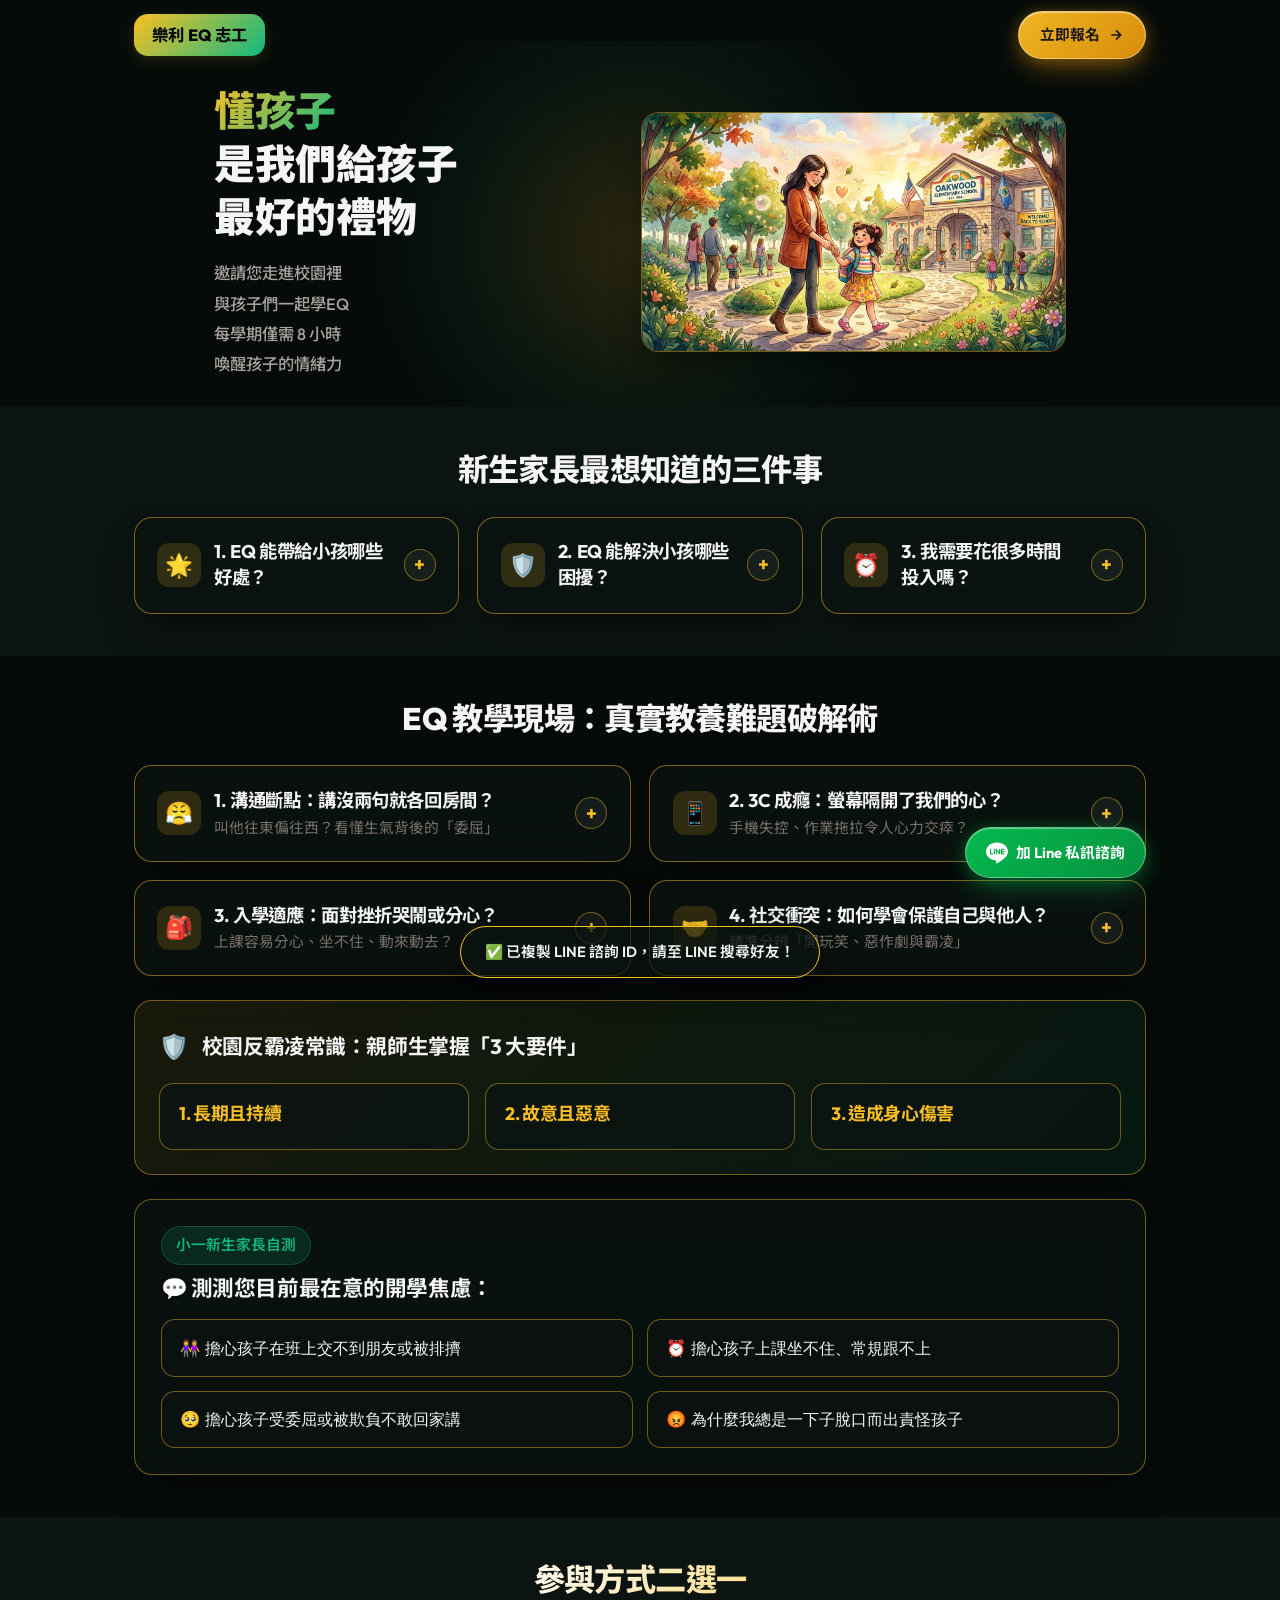
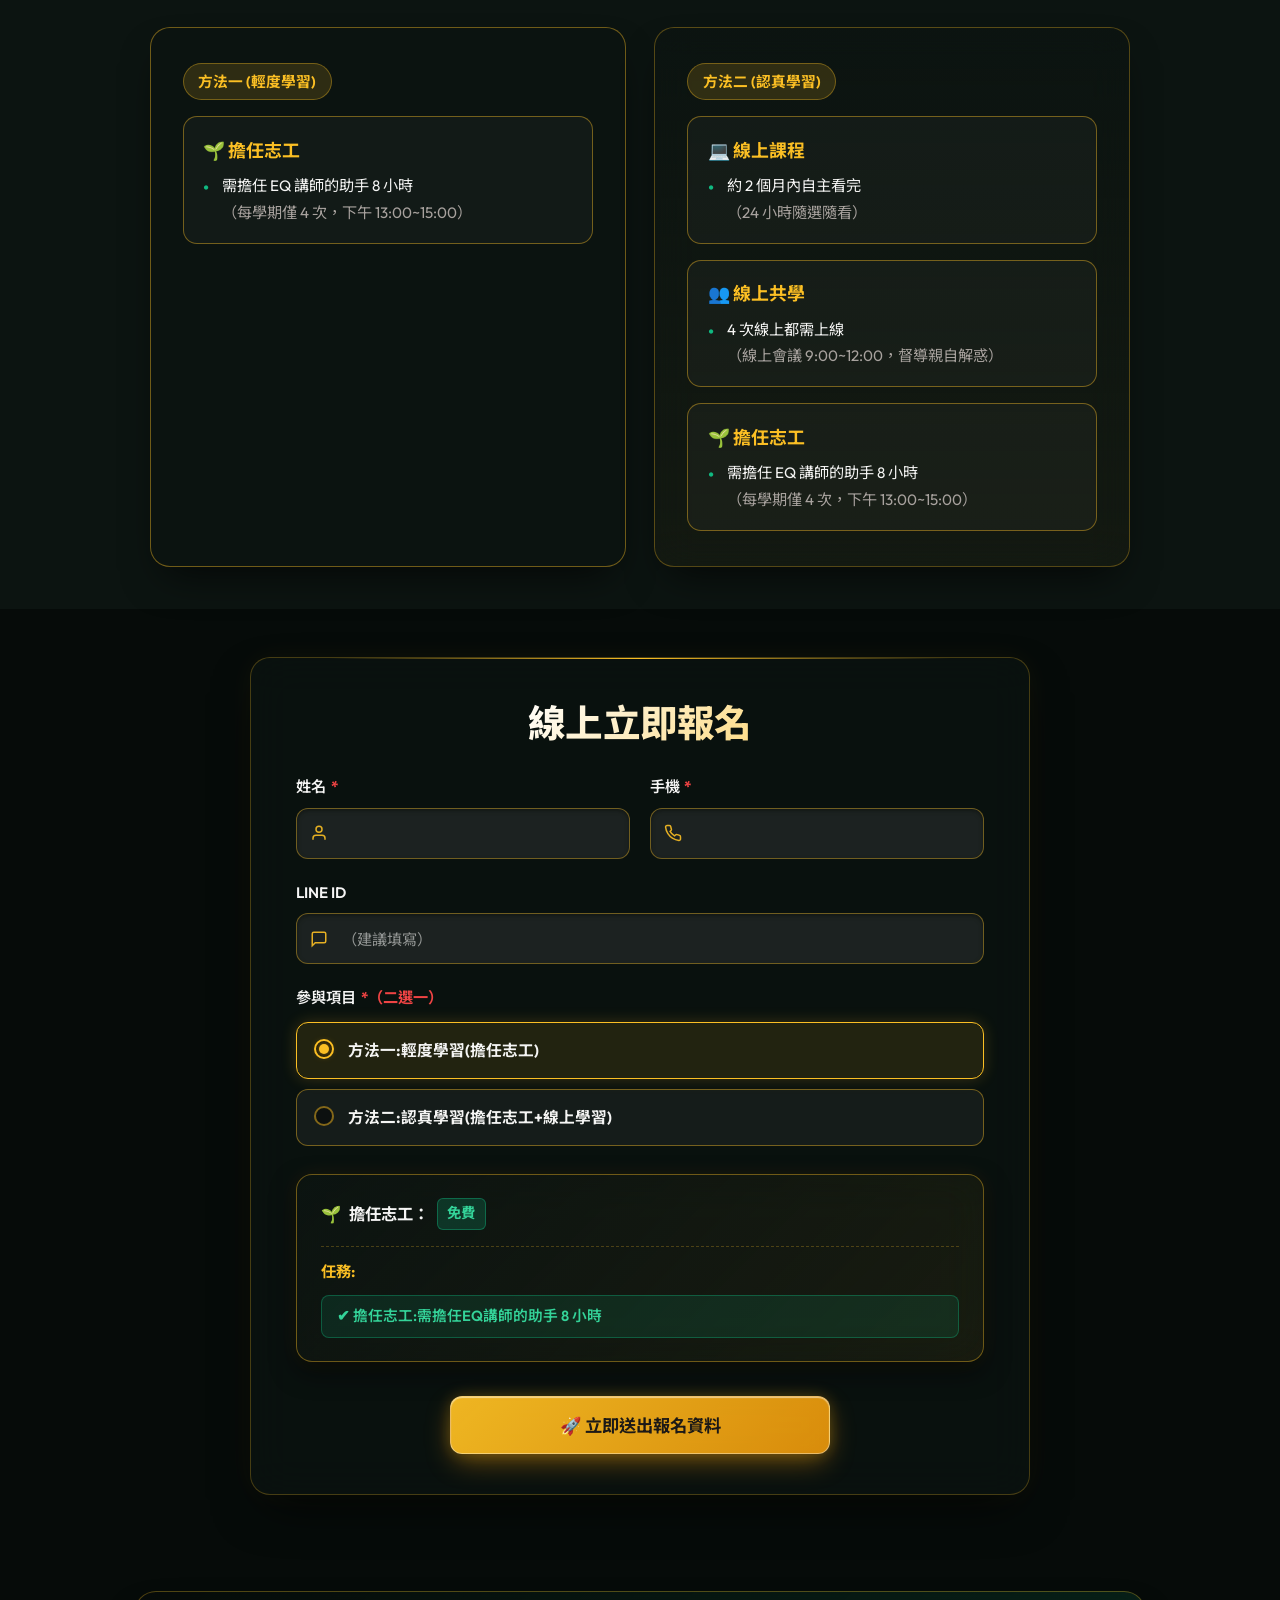
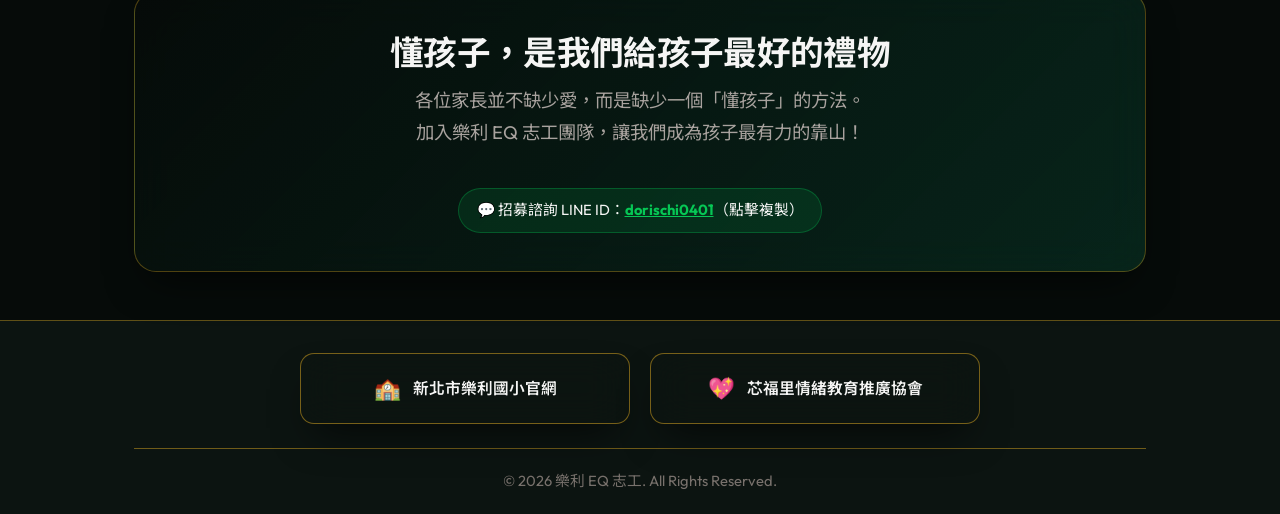
==== index.html @ 4a69bff7 "chore: update LINE ID placeholder to （建議填寫）" ====
<!DOCTYPE html>
<html lang="zh-Hant" data-theme="dark">
<head>
    <meta charset="UTF-8">
    <meta name="viewport" content="width=device-width, initial-scale=1.0, minimum-scale=1.0, maximum-scale=5.0, viewport-fit=cover">
    <meta name="HandheldFriendly" content="true">
    <meta name="MobileOptimized" content="375">
    <!-- HTTP Anti-Cache Headers -->
    <meta http-equiv="Cache-Control" content="no-cache, no-store, must-revalidate">
    <meta http-equiv="Pragma" content="no-cache">
    <meta http-equiv="Expires" content="0">

    <script>
        // 1. 確保從短網址跳轉或各類 In-App 瀏覽器載入時強制套用手機最佳 Viewport
        (function() {
            var vp = document.querySelector('meta[name="viewport"]');
            if (vp) {
                vp.setAttribute('content', 'width=device-width, initial-scale=1.0, minimum-scale=1.0, maximum-scale=5.0, viewport-fit=cover');
            }
        })();

        // 2. LINE 內嵌瀏覽器極速逃脫機制 (自動附加 openExternalBrowser=1 跳轉系統預設瀏覽器)
        (function() {
            try {
                var ua = (navigator.userAgent || '').toLowerCase();
                if (ua.indexOf('line') > -1 && window.location.search.indexOf('openExternalBrowser=1') === -1) {
                    var sep = window.location.href.indexOf('?') > -1 ? '&' : '?';
                    window.location.href = window.location.href + sep + 'openExternalBrowser=1';
                }
            } catch(e) {}
        })();
    </script>
    <title>樂利 EQ 志工官方網站｜懂孩子，是我們給孩子最好的禮物</title>
    <meta name="description" content="樂利 EQ 志工招募中：各位家長並不缺少愛，而是缺少一個「懂孩子」的方法。攜手芯福里情緒教育協會深耕 12 年，每學期僅需 8 小時，邀您為孩子走進一次校園！">
    <meta name="keywords" content="樂利EQ志工, 樂利國小EQ志工, 樂利國小, 芯福里, 芯福里情緒教育協會, 小一新生, 開學適應, EQ教育, 親子共學, 反霸凌, 懂孩子">

    <!-- Open Graph / LINE / Facebook Sharing Meta Tags -->
    <meta property="og:type" content="website">
    <meta property="og:url" content="https://eqweb0987183520.github.io/webData/">
    <meta property="og:title" content="樂利 EQ 志工官方網站｜懂孩子，是我們給孩子最好的禮物">
    <meta property="og:description" content="各位家長並不缺少愛，而是缺少一個「懂孩子」的方法。樂利 12 年 EQ 教育傳承，每學期僅需 8 小時，邀您走進校園與孩子一同成長！">
    <meta property="og:image" content="images/hero_eq_parent_child.jpg">

    <!-- Twitter Meta Tags -->
    <meta name="twitter:card" content="summary_large_image">
    <meta name="twitter:title" content="樂利 EQ 志工官方網站｜懂孩子，是我們給孩子最好的禮物">
    <meta name="twitter:description" content="各位家長並不缺少愛，而是缺少一個「懂孩子」的方法。樂利 12 年 EQ 教育傳承，每學期僅需 8 小時，邀您走進校園與孩子一同成長！">
    <meta name="twitter:image" content="images/hero_eq_parent_child.jpg">

    <!-- Google Structured Data (JSON-LD) -->
    <script type="application/ld+json">
    {
      "@context": "https://schema.org",
      "@type": "EducationalOrganization",
      "name": "樂利 EQ 志工",
      "parentOrganization": {
        "@type": "ElementarySchool",
        "name": "新北市土城區樂利國民小學"
      },
      "description": "樂利 EQ 志工致力於推廣情緒教育與親子共學，透過專業培訓與班級輔導，協助孩子建立健全心理素質與人際互動技巧。",
      "url": "https://eqweb0987183520.github.io/webData/"
    }
    </script>

    <meta name="color-scheme" content="dark">
    <meta name="theme-color" content="#060b09">
    <link rel="stylesheet" href="css/style.css?v=3.02">
</head>
<body>

    <!-- LINE 內嵌瀏覽器跳出導引彈窗 (防呆圖文教學) -->
    <div id="lineGuideModal" class="line-guide-modal hidden">
        <div class="line-guide-card">
            <div class="line-guide-icon">🌐</div>
            <div class="line-guide-title">建議在瀏覽器中開啟</div>
            <div class="line-guide-steps">
                為了提供最完整流暢的視覺體驗與表單送出：<br><br>
                <div class="step-item"><strong>1. 點擊右上角或右下角的</strong> <span class="highlight-badge">[ ⋮ ]</span> 或 <span class="highlight-badge">[ ⋯ ]</span></div>
                <div class="step-item"><strong>2. 點選</strong> <span class="highlight-text">「在預設瀏覽器中開啟」</span> 或 <span class="highlight-text">「以 Safari 開啟」</span></div>
            </div>
            <button id="btn-close-line-guide" class="btn-guide-close" onclick="document.getElementById('lineGuideModal').classList.add('hidden')">我知道了，繼續瀏覽</button>
        </div>
    </div>

    <!-- Header Navigation -->
    <header>
        <div class="container">
            <nav>
                <div class="logo" onclick="window.scrollTo({top:0, behavior:'smooth'})" title="樂利 EQ 志工 首頁">
                    <div class="logo-badge">樂利 EQ 志工</div>
                </div>

                <div class="nav-actions">
                    <a href="#signup" class="btn-primary">
                        <span>立即報名</span>
                        <svg width="16" height="16" viewBox="0 0 24 24" fill="none" stroke="currentColor" stroke-width="2.5"><path d="M5 12h14M12 5l7 7-7 7"/></svg>
                    </a>
                </div>
            </nav>
        </div>
    </header>

    <!-- Hero Section -->
    <section class="hero-section">
        <div class="hero-glow-bg"></div>
        <div class="container hero-container">
            <div class="hero-content reveal">
                <h1 class="hero-title">
                    <span class="gradient-text">懂孩子</span><br>
                    是我們給孩子<br>
                    最好的禮物
                </h1>
                <p class="hero-desc">
                    邀請您走進校園裡<br>
                    與孩子們一起學EQ<br>
                    每學期僅需 8 小時<br>
                    喚醒孩子的情緒力
                </p>
            </div>

            <div class="hero-image-wrapper reveal">
                <div class="hero-image-card">
                    <img src="images/hero_eq_parent_child.jpg?v=1.26" alt="樂利家長與小一新生漫步進入溫暖校園" loading="eager">
                </div>
            </div>
        </div>
    </section>

    <!-- 3 Pillars Section: 點選標題展開顯示內文 -->
    <section id="why-eq" class="section section-alt">
        <div class="container">
            <div class="section-header reveal">
                <h2>新生家長最想知道的三件事</h2>
            </div>

            <div class="pillars-grid">
                <!-- Pillar 1 -->
                <div class="pillar-card glass collapsible reveal">
                    <div class="pillar-header">
                        <div class="pillar-header-left">
                            <div class="pillar-icon-box">🌟</div>
                            <div>
                                <h3>1. EQ 能帶給小孩哪些好處？</h3>
                            </div>
                        </div>
                        <div class="pillar-toggle-btn">+</div>
                    </div>
                    <div class="pillar-body">
                        <p>
                            很多人以為 EQ 是教孩子「不要生氣」，其實 EQ 是教孩子「看懂自己的情緒，並找到正確的表達方式」。
                        </p>
                        <p style="margin-top: 0.6rem;">
                            當孩子被誤解時，表面是「生氣甩門」，底層其實是「委屈」。透過覺察，孩子能學會「理性的說明」取代洩恨，這一個小小的覺察將改變孩子一生！
                        </p>
                    </div>
                </div>

                <!-- Pillar 2 -->
                <div class="pillar-card glass collapsible reveal">
                    <div class="pillar-header">
                        <div class="pillar-header-left">
                            <div class="pillar-icon-box">🛡️</div>
                            <div>
                                <h3>2. EQ 能解決小孩哪些困擾？</h3>
                            </div>
                        </div>
                        <div class="pillar-toggle-btn">+</div>
                    </div>
                    <div class="pillar-body">
                        <p>
                            面對日常溝通斷點、手機 3C 依賴、拖拖拉拉、專注力不足，以及校園中「開玩笑、惡作劇與霸凌」的界線混淆。
                        </p>
                        <p style="margin-top: 0.6rem;">
                            EQ 課程運用孩子聽得懂的語言與戲劇活動，教孩子學會精準分辨人際分際，避免過度防衛或盲目隱忍，打造安全防護網！
                        </p>
                    </div>
                </div>

                <!-- Pillar 3 -->
                <div class="pillar-card glass collapsible reveal">
                    <div class="pillar-header">
                        <div class="pillar-header-left">
                            <div class="pillar-icon-box">⏰</div>
                            <div>
                                <h3>3. 我需要花很多時間投入嗎？</h3>
                            </div>
                        </div>
                        <div class="pillar-toggle-btn">+</div>
                    </div>
                    <div class="pillar-body">
                        <p>
                            完全不用擔心負擔過重！線上影音課程 24 小時隨點隨看（開放長達 2 個月，在家就能學）。
                        </p>
                        <p style="margin-top: 0.6rem;">
                            實體入班每學期僅需 4 次（每次約 2 小時，共計約 8 小時），就能輕鬆完成輔班任務，陪伴孩子在校園成長！
                        </p>
                    </div>
                </div>
            </div>
        </div>
    </section>

    <!-- Real-Life Scenarios: 點選卡片展開呈現方式 -->
    <section id="scenarios" class="section">
        <div class="container">
            <div class="section-header reveal">
                <h2>EQ 教學現場：真實教養難題破解術</h2>
            </div>

            <div class="scenarios-grid reveal">
                <!-- Scenario Card 1 -->
                <div class="scenario-card glass collapsible reveal">
                    <div class="scenario-header">
                        <div class="scenario-header-left">
                            <div class="scenario-icon-box">😤</div>
                            <div>
                                <h3>1. 溝通斷點：講沒兩句就各回房間？</h3>
                                <div class="scenario-teaser">叫他往東偏往西？看懂生氣背後的「委屈」</div>
                            </div>
                        </div>
                        <div class="scenario-toggle-btn">+</div>
                    </div>
                    <div class="scenario-body">
                        <p>當孩子因為誤解而被責備時，第一反應常是頂嘴、甩門或怒罵。很多家長會誤以為孩子在挑釁，其實背後是委屈與無助。</p>
                        <h4 style="color: var(--accent-secondary); font-size: 1rem; margin-top: 0.8rem;">💡 EQ 實戰引導心法：</h4>
                        <ul class="scenario-solution-list">
                            <li>不站在孩子對立面：先放下指責，給予彼此冷靜空間</li>
                            <li>幽默點出答案：「我看你其實知道標準答案喔～」</li>
                            <li>認同思考難度：「能講出反向答案代表你腦筋動得很快」</li>
                            <li>看懂底層情緒：表面是生氣，底層其實是「委屈」，引導孩子把委屈說出口</li>
                        </ul>
                    </div>
                </div>

                <!-- Scenario Card 2 -->
                <div class="scenario-card glass collapsible reveal">
                    <div class="scenario-header">
                        <div class="scenario-header-left">
                            <div class="scenario-icon-box">📱</div>
                            <div>
                                <h3>2. 3C 成癮：螢幕隔開了我們的心？</h3>
                                <div class="scenario-teaser">手機失控、作業拖拉令人心力交瘁？</div>
                            </div>
                        </div>
                        <div class="scenario-toggle-btn">+</div>
                    </div>
                    <div class="scenario-body">
                        <p>數位時代孩子面對高刺激螢幕，常因時間感模糊與自制力未成熟而引發家庭風暴。</p>
                        <h4 style="color: var(--accent-secondary); font-size: 1rem; margin-top: 0.8rem;">💡 EQ 實戰引導心法：</h4>
                        <ul class="scenario-solution-list">
                            <li>無痛倒數約定法：不突襲沒收，提前 5 分鐘、1 分鐘給予緩衝倒數</li>
                            <li>同理共感取代怒吼：「我知道遊戲很好玩，結束時會很不捨」</li>
                            <li>實體替代方案：用桌遊、戶外運動、親子共讀轉移注意力</li>
                            <li>全家共同約定：設立「無 3C 親子時光」，營造溫馨家庭氛圍</li>
                        </ul>
                    </div>
                </div>

                <!-- Scenario Card 3 -->
                <div class="scenario-card glass collapsible reveal">
                    <div class="scenario-header">
                        <div class="scenario-header-left">
                            <div class="scenario-icon-box">🎒</div>
                            <div>
                                <h3>3. 入學適應：面對挫折哭鬧或分心？</h3>
                                <div class="scenario-teaser">上課容易分心、坐不住、動來動去？</div>
                            </div>
                        </div>
                        <div class="scenario-toggle-btn">+</div>
                    </div>
                    <div class="scenario-body">
                        <p>低年級孩子大腦發育仍在進行中，傳統單向說教容易讓孩子失去耐心與專注力。</p>
                        <h4 style="color: var(--accent-secondary); font-size: 1rem; margin-top: 0.8rem;">💡 EQ 實戰引導心法：</h4>
                        <ul class="scenario-solution-list">
                            <li>調整心態：不是不認真，而是「需要更有趣的互動刺激」</li>
                            <li>動態互動教學：改為快問快答、角色扮演與趣味闖關挑戰</li>
                            <li>微小成就激勵：設立「看誰能撐到最後」，參與感瞬間提升</li>
                            <li>分段專注練習：從 10 分鐘小目標開始，逐步建立學習耐力</li>
                        </ul>
                    </div>
                </div>

                <!-- Scenario Card 4 -->
                <div class="scenario-card glass collapsible reveal">
                    <div class="scenario-header">
                        <div class="scenario-header-left">
                            <div class="scenario-icon-box">🤝</div>
                            <div>
                                <h3>4. 社交衝突：如何學會保護自己與他人？</h3>
                                <div class="scenario-teaser">精準分辨「開玩笑、惡作劇與霸凌」</div>
                            </div>
                        </div>
                        <div class="scenario-toggle-btn">+</div>
                    </div>
                    <div class="scenario-body">
                        <p>過度防衛會失去朋友，一味隱忍又容易陷入危險。唯有掌握清晰界線，孩子才能真正保護自己並尊重他人。</p>
                        <h4 style="color: var(--accent-secondary); font-size: 1rem; margin-top: 0.8rem;">💡 EQ 實戰引導心法：</h4>
                        <ul class="scenario-solution-list">
                            <li>掌握霸凌 3 大要件：1. 長期且持續 2. 故意且惡意 3. 造成身心傷害</li>
                            <li>透析 5 大校園角色：加害者、受害者、起鬨者、旁觀者、逃避者</li>
                            <li>情境演練學會說「不」：透過戲劇活動練習堅定表達人際界線</li>
                            <li>親師生共同掌握常識：擁有共同的情緒語言，杜絕校園霸凌</li>
                        </ul>
                    </div>
                </div>
            </div>

            <!-- Bullying 3 Keys Banner -->
            <div class="bullying-box glass reveal">
                <div style="display: flex; align-items: center; gap: 0.8rem; margin-bottom: 0.4rem;">
                    <span style="font-size: 1.5rem;">🛡️</span>
                    <h3 style="font-size: 1.3rem;">校園反霸凌常識：親師生掌握「3 大要件」</h3>
                </div>

                <div class="bullying-grid">
                    <div class="bullying-item">
                        <h4>1. 長期且持續</h4>
                    </div>
                    <div class="bullying-item">
                        <h4>2. 故意且惡意</h4>
                    </div>
                    <div class="bullying-item">
                        <h4>3. 造成身心傷害</h4>
                    </div>
                </div>
            </div>

            <!-- Interactive Anxiety Quick Diagnostic -->
            <div class="quiz-box glass reveal">
                <div class="badge badge-green">小一新生家長自測</div>
                <h3 style="font-size: 1.35rem; margin: 0.6rem 0;">💬 測測您目前最在意的開學焦慮：</h3>

                <div class="quiz-options">
                    <button class="quiz-option-btn" data-advice="<strong>💌 給擔心新朋友的家長：</strong><br>低年級孩子通常在 2~3 週內會建立社交圈。EQ 課程會教孩子主動打招呼與分享小技巧，睡前不妨問孩子「今天有跟誰笑一個嗎」，以讚美代替焦慮。">
                        👭 擔心孩子在班上交不到朋友或被排擠
                    </button>
                    <button class="quiz-option-btn" data-advice="<strong>💌 給擔心常規適應的家長：</strong><br>剛從小學過渡，專注力 15 分鐘是正常的。EQ 志工在班上會帶動互動遊戲，把守規矩變成闖關任務，回家也能用遊戲化方式完成作業。">
                        ⏰ 擔心孩子上課坐不住、常規跟不上
                    </button>
                    <button class="quiz-option-btn" data-advice="<strong>💌 給擔心受委屈不敢說的家長：</strong><br>孩子被欺負不敢說，常因害怕被責備軟弱。EQ 教學讓孩子認識「委屈不是錯」，同時教導父母成為不批判的傾聽樹洞。">
                        🥺 擔心孩子受委屈或被欺負不敢回家講
                    </button>
                    <button class="quiz-option-btn" data-advice="<strong>💌 給心力交瘁的家長：</strong><br>您辛苦了！不是您教不好，而是大腦情緒開關被觸發。加入 EQ 志工組能學到「暫停 6 秒鐘」與「我訊息溝通法」，找回溫柔堅定的自己。">
                        😡 為什麼我總是一下子脫口而出責怪孩子
                    </button>
                </div>

                <div id="quiz-result" class="quiz-result">
                    <div id="quiz-result-text"></div>
                </div>
            </div>
        </div>
    </section>

    <!-- Training Roadmap Section (參與方式二選一) -->
    <section id="roadmap" class="section section-alt">
        <div class="container">
            <div class="section-header reveal">
                <h2 class="roadmap-main-title">參與方式二選一</h2>
            </div>

            <div class="dual-path-grid reveal">
                <!-- Path 1 -->
                <div class="path-card glass">
                    <div class="path-badge">方法一 (輕度學習)</div>
                    <div class="path-body sub-path-wrapper">
                        <div class="sub-path-block">
                            <div class="sub-path-title">🌱 擔任志工</div>
                            <ul class="sub-path-list">
                                <li>
                                    需擔任 EQ 講師的助手 8 小時<br>
                                    <span class="sub-line">（每學期僅 4 次，下午 13:00~15:00）</span>
                                </li>
                            </ul>
                        </div>
                    </div>
                </div>

                <!-- Path 2 -->
                <div class="path-card glass path-card-highlight">
                    <div class="path-badge">方法二 (認真學習)</div>
                    <div class="path-body sub-path-wrapper">
                        <!-- Sub Path 1 -->
                        <div class="sub-path-block">
                            <div class="sub-path-title">💻 線上課程</div>
                            <ul class="sub-path-list">
                                <li>
                                    約 2 個月內自主看完<br>
                                    <span class="sub-line">（24 小時隨選隨看）</span>
                                </li>
                            </ul>
                        </div>
                        <!-- Sub Path 2 -->
                        <div class="sub-path-block">
                            <div class="sub-path-title">👥 線上共學</div>
                            <ul class="sub-path-list">
                                <li>
                                    4 次線上都需上線<br>
                                    <span class="sub-line">（線上會議 9:00~12:00，督導親自解惑）</span>
                                </li>
                            </ul>
                        </div>
                        <!-- Sub Path 3 -->
                        <div class="sub-path-block">
                            <div class="sub-path-title">🌱 擔任志工</div>
                            <ul class="sub-path-list">
                                <li>
                                    需擔任 EQ 講師的助手 8 小時<br>
                                    <span class="sub-line">（每學期僅 4 次，下午 13:00~15:00）</span>
                                </li>
                            </ul>
                        </div>
                    </div>
                </div>
            </div>
        </div>
    </section>

    <!-- Native Registration Form Section -->
    <section class="signup-section" id="signup">
        <div class="container">
            <div class="signup-card glass reveal">
                <div class="signup-header" id="signup-header">
                    <h2 class="signup-badge-title">線上立即報名</h2>
                </div>

                <!-- Registration Form -->
                <form id="eq-registration-form" class="signup-form" novalidate>
                    <div class="form-grid">
                        <div class="form-group">
                            <label for="form-name" class="form-label">
                                姓名 <span class="required-star">*</span>
                            </label>
                            <div class="input-wrapper">
                                <svg class="input-icon" width="18" height="18" viewBox="0 0 24 24" fill="none" stroke="currentColor" stroke-width="2"><path d="M20 21v-2a4 4 0 0 0-4-4H8a4 4 0 0 0-4 4v2"/><circle cx="12" cy="7" r="4"/></svg>
                                <input type="text" id="form-name" name="entry.602205738" class="form-input" required autocomplete="name">
                            </div>
                            <span class="field-error" id="error-name">請填寫您的姓名</span>
                        </div>

                        <div class="form-group">
                            <label for="form-phone" class="form-label">
                                手機 <span class="required-star">*</span>
                            </label>
                            <div class="input-wrapper">
                                <svg class="input-icon" width="18" height="18" viewBox="0 0 24 24" fill="none" stroke="currentColor" stroke-width="2"><path d="M22 16.92v3a2 2 0 0 1-2.18 2 19.79 19.79 0 0 1-8.63-3.07 19.5 19.5 0 0 1-6-6 19.79 19.79 0 0 1-3.07-8.67A2 2 0 0 1 4.11 2h3a2 2 0 0 1 2 1.72 12.84 12.84 0 0 0 .7 2.81 2 2 0 0 1-.45 2.11L8.09 9.91a16 16 0 0 0 6 6l1.27-1.27a2 2 0 0 1 2.11-.45 12.84 12.84 0 0 0 2.81.7A2 2 0 0 1 22 16.92z"/></svg>
                                <input type="tel" id="form-phone" name="entry.1903577013" class="form-input" required autocomplete="tel">
                            </div>
                            <span class="field-error" id="error-phone">請填寫有效的手機號碼</span>
                        </div>
                    </div>

                    <div class="form-group">
                        <label for="form-line" class="form-label">
                            LINE ID
                        </label>
                        <div class="input-wrapper">
                            <svg class="input-icon" width="18" height="18" viewBox="0 0 24 24" fill="none" stroke="currentColor" stroke-width="2"><path d="M21 15a2 2 0 0 1-2 2H7l-4 4V5a2 2 0 0 1 2-2h14a2 2 0 0 1 2 2z"/></svg>
                            <input type="text" id="form-line" name="entry.1179144741" class="form-input" placeholder="（建議填寫）">
                        </div>
                    </div>

                    <div class="form-group">
                        <label class="form-label">
                            參與項目 <span class="required-star">*（二選一）</span>
                        </label>
                        <div class="checkbox-group radio-group">
                            <label class="checkbox-item radio-item" for="plan-volunteer-only">
                                <input type="radio" name="participation_plan" id="plan-volunteer-only" value="volunteer_only" checked>
                                <span class="radio-custom"></span>
                                <span class="checkbox-label">
                                    <strong>方法一:輕度學習(擔任志工)</strong>
                                </span>
                            </label>

                            <label class="checkbox-item radio-item checkbox-item-course" for="plan-course-volunteer">
                                <input type="radio" name="participation_plan" id="plan-course-volunteer" value="course_and_volunteer">
                                <span class="radio-custom"></span>
                                <span class="checkbox-label">
                                    <strong>方法二:認真學習(擔任志工+線上學習)</strong>
                                </span>
                            </label>
                        </div>
                    </div>

                    <!-- Volunteer Info Card (Shown when "方法一" is checked) -->
                    <div id="volunteer-only-info" class="compact-guarantee-box glass">
                        <div class="compact-g-header">
                            <div class="compact-fee-highlight">
                                <div class="fee-row-item">🌱 <strong>擔任志工：</strong><span class="free-badge">免費</span></div>
                            </div>
                        </div>
                        <div class="compact-req-wrapper">
                            <div class="compact-req-title">任務:</div>
                            <div class="compact-req-badges">
                                <span class="req-badge">✔ 擔任志工:需擔任EQ講師的助手 8 小時</span>
                            </div>
                        </div>
                    </div>

                    <!-- Compact Guarantee Card (Only shown when "方法二" is checked) -->
                    <div id="online-course-guarantee-info" class="compact-guarantee-box glass" style="display: none;">
                        <div class="compact-g-header">
                            <div class="compact-fee-highlight">
                                <div class="fee-row-item">🌱 <strong>擔任志工：</strong><span class="free-badge">免費</span></div>
                                <div class="fee-row-item">💻 <strong>線上學習：</strong><span class="cost-badge">需支付 500 元工本費</span></div>
                            </div>
                            <p class="compact-fee-subnote">線上課程與費用，皆由芯福里情緒教育協會提供與收取</p>
                        </div>
                        <div class="compact-price-flow">
                            <div class="c-flow-item">
                                <span class="c-flow-title">報名費用</span>
                                <span class="c-flow-val">2,000<small>元</small></span>
                            </div>
                            <div class="c-flow-arrow">➔</div>
                            <div class="c-flow-item highlight">
                                <span class="c-flow-title">完成任務退還</span>
                                <span class="c-flow-val refund">1,500<small>元</small></span>
                            </div>
                            <div class="c-flow-arrow">=</div>
                            <div class="c-flow-item net">
                                <span class="c-flow-title">實質僅支出工本費</span>
                                <span class="c-flow-val net-val">500<small>元</small></span>
                            </div>
                        </div>
                        <div class="compact-req-wrapper">
                            <div class="compact-req-title">任務:</div>
                            <div class="compact-req-badges">
                                <span class="req-badge">✔ 線上課程:約2 個月內自主看完</span>
                                <span class="req-badge">✔ 線上共學: 4 次線上都需上線</span>
                                <span class="req-badge">✔ 擔任志工:需擔任EQ講師的助手 8 小時</span>
                            </div>
                            <div class="compact-req-note">(以上三任務皆需完成，才達退費標準)</div>
                        </div>
                    </div>

                    <div class="form-action">
                        <button type="submit" id="submit-btn" class="btn-submit">
                            <span class="btn-text">🚀 立即送出報名資料</span>
                            <span class="btn-loading" style="display: none;">
                                <span class="spinner-ring"></span>
                                正在傳送報名資料...
                            </span>
                        </button>
                    </div>
                </form>

                <!-- Submission Success State (Hidden by default) -->
                <div id="form-success" class="form-success-card" style="display: none;">
                    <div class="success-icon-wrap">
                        <svg width="48" height="48" viewBox="0 0 24 24" fill="none" stroke="currentColor" stroke-width="2.5"><path d="M22 11.08V12a10 10 0 1 1-5.93-9.14"/><polyline points="22 4 12 14.01 9 11.01"/></svg>
                    </div>
                    <h3 class="success-title">🎉 報名登記已成功送出！</h3>
                    <p class="success-desc">
                        感謝您為孩子邁出關鍵的一步！<br>
                        我們會盡快跟您聯繫。
                    </p>
                </div>
            </div>
        </div>
    </section>

    <!-- Final Call to Action (CTA) Section -->
    <section class="cta-section">
        <div class="container">
            <div class="cta-box glass reveal">
                <h2>懂孩子，是我們給孩子最好的禮物</h2>
                <p>
                    各位家長並不缺少愛，而是缺少一個「懂孩子」的方法。<br class="desktop-br">
                    加入樂利 EQ 志工團隊，讓我們成為孩子最有力的靠山！
                </p>
                <div>
                    <div class="line-contact-card" onclick="copyLineInvite()">
                        <span>💬 招募諮詢 LINE ID：<strong id="line-id-text">dorischi0401</strong>（點擊複製）</span>
                    </div>
                </div>
            </div>
        </div>
    </section>

    <!-- Floating LINE Button -->
    <a href="javascript:void(0)" onclick="copyLineInvite()" class="floating-line-btn" aria-label="加 Line 私訊諮詢">
        <svg width="22" height="22" viewBox="0 0 24 24" fill="currentColor"><path d="M19.365 9.863c.349 0 .63.285.63.631 0 .345-.281.63-.63.63H17.61v1.125h1.755c.349 0 .63.283.63.63 0 .344-.281.629-.63.629h-2.386c-.345 0-.627-.285-.627-.629V8.108c0-.345.282-.63.63-.63h2.386c.346 0 .627.285.627.63 0 .349-.281.63-.63.63H17.61v1.125h1.755zm-3.855 3.016c0 .27-.174.51-.432.596-.064.021-.133.031-.199.031-.211 0-.391-.09-.51-.25l-2.443-3.317v2.94c0 .344-.279.629-.631.629-.346 0-.626-.285-.626-.629V8.108c0-.27.173-.51.43-.595.06-.023.136-.033.194-.033.195 0 .375.084.495.238l2.476 3.355V8.108c0-.345.282-.63.63-.63.345 0 .626.285.626.63v4.771zm-5.741 0c0 .344-.282.629-.631.629-.345 0-.627-.285-.627-.629V8.108c0-.345.282-.63.63-.63.346 0 .628.285.628.63v4.771zm-2.466.629H4.917c-.345 0-.63-.285-.63-.629V8.108c0-.345.285-.63.63-.63.348 0 .63.285.63.63v4.141h1.756c.348 0 .629.283.629.63 0 .344-.282.629-.629.629M24 10.314C24 4.943 18.615.572 12 .572S0 4.943 0 10.314c0 4.811 4.27 8.842 10.035 9.608.391.082.923.258 1.058.59.12.301.079.766.038 1.08l-.164 1.02c-.045.301-.24 1.186 1.049.645 1.291-.539 6.916-4.078 9.436-6.975C23.176 14.393 24 12.458 24 10.314"/></svg>
        <span>加 Line 私訊諮詢</span>
    </a>

    <!-- Copy Toast Notification -->
    <div id="toast" class="toast">✅ 已複製 LINE 諮詢 ID，請至 LINE 搜尋好友！</div>

    <!-- Footer -->
    <footer>
        <div class="container">
            <div class="footer-orgs-grid">
                <a href="https://www.llps.ntpc.edu.tw/" target="_blank" rel="noopener" class="footer-org-card glass">
                    <span class="footer-org-icon">🏫</span>
                    <span class="footer-org-name">新北市樂利國小官網</span>
                </a>
                <a href="https://www.happinessvillage.org/" target="_blank" rel="noopener" class="footer-org-card glass">
                    <span class="footer-org-icon">💖</span>
                    <span class="footer-org-name">芯福里情緒教育推廣協會</span>
                </a>
            </div>

            <div class="footer-bottom">
                <p>&copy; 2026 樂利 EQ 志工. All Rights Reserved.</p>
            </div>
        </div>
    </footer>

    <script src="js/main.js?v=3.02"></script>
</body>
</html>
---- css/style.css ----
@import url('https://fonts.googleapis.com/css2?family=Outfit:wght@300;400;500;600;700;800;900&family=Noto+Sans+TC:wght@300;400;500;700;900&display=swap');

:root {
    /* Design Tokens - Warm Dark Forest Theme (Default) */
    --bg-primary: #060b09; /* Deep Warm Charcoal Green */
    --bg-secondary: #0c1411; /* Forest Dark Green */
    --accent-primary: #fbbf24; /* Warm Gold (Amber 400) */
    --accent-primary-glow: rgba(251, 191, 36, 0.15);
    --accent-secondary: #10b981; /* Emerald Green */
    --accent-secondary-glow: rgba(16, 185, 129, 0.15);
    --text-primary: #f5f5f4; /* Stone 100 */
    --text-secondary: #a8a29e; /* Stone 400 */
    --text-muted: #78716c; /* Stone 500 */
    --card-bg: rgba(12, 20, 17, 0.72);
    --card-border: rgba(251, 191, 36, 0.42); /* 明確清晰的微金橘黃線框 */
    --drawer-bg: rgba(6, 11, 9, 0.96);
    --nav-bg: rgba(6, 11, 9, 0.85);
    --shadow-main: 0 20px 40px -15px rgba(0, 0, 0, 0.7);
    --transition-smooth: all 0.35s cubic-bezier(0.16, 1, 0.3, 1);
    --font-sans: 'Outfit', 'Noto Sans TC', sans-serif;
    --line-green: #06c755;

    /* UI/UX 統一字級階層規範 (清晰、舒適、不傷眼，嚴格收斂至 3 大字級) */
    --text-lead: 1.15rem;      /* 18.4px - 核心引言 / 強調段落 / Hero Slogan */
    --text-body: 1.02rem;      /* 16.3px - 全站主要閱讀正文 (卡片內文/說明/清單/選項) */
    --text-sub: 0.92rem;       /* 14.7px - 次要輔助資訊 / 標籤 / 導覽 / 按鈕 (無過小字) */
}

/* Global Reset & Typography Safety */
* {
    margin: 0;
    padding: 0;
    box-sizing: border-box;
}

html {
    scroll-behavior: smooth;
    font-size: 16px;
}

body {
    background-color: var(--bg-primary);
    color: var(--text-primary);
    font-family: var(--font-sans);
    font-size: var(--text-body);
    line-height: 1.75;
    overflow-x: hidden;
    transition: background-color 0.4s ease, color 0.4s ease;
    word-break: normal;
    overflow-wrap: break-word;
}

/* Responsive Desktop Line Breaks */
.desktop-br {
    display: inline;
}

@media (max-width: 768px) {
    .desktop-br {
        display: none;
    }
}

/* Scrollbar Customization */
::-webkit-scrollbar {
    width: 8px;
}
::-webkit-scrollbar-track {
    background: var(--bg-primary);
}
::-webkit-scrollbar-thumb {
    background: var(--card-border);
    border-radius: 4px;
}
::-webkit-scrollbar-thumb:hover {
    background: var(--text-muted);
}

/* Typography & Headings */
h1, h2, h3, h4 {
    font-weight: 700;
    letter-spacing: -0.02em;
    line-height: 1.35;
    word-break: normal;
    overflow-wrap: break-word;
}

.gradient-text {
    background: linear-gradient(135deg, var(--accent-primary) 0%, var(--accent-secondary) 100%);
    -webkit-background-clip: text;
    -webkit-text-fill-color: transparent;
    background-clip: text;
}

.gradient-text-warm {
    background: linear-gradient(135deg, #f59e0b 0%, #fbbf24 100%);
    -webkit-background-clip: text;
    -webkit-text-fill-color: transparent;
    background-clip: text;
}

/* Utility Layouts */
.container {
    max-width: 1060px;
    margin: 0 auto;
    padding: 0 1.5rem;
}

@media (max-width: 640px) {
    .container {
        padding: 0 1.15rem;
    }
}

.glass {
    background: var(--card-bg);
    backdrop-filter: blur(20px);
    -webkit-backdrop-filter: blur(20px);
    border: 1px solid var(--card-border);
    box-shadow: var(--shadow-main);
}

/* Badges & Tags */
.badge {
    display: inline-flex;
    align-items: center;
    gap: 0.5rem;
    padding: 0.35rem 0.9rem;
    border-radius: 9999px;
    font-size: var(--text-sub);
    font-weight: 600;
    background: var(--accent-primary-glow);
    color: var(--accent-primary);
    border: 1px solid rgba(251, 191, 36, 0.25);
}

.badge-green {
    background: var(--accent-secondary-glow);
    color: var(--accent-secondary);
    border-color: rgba(16, 185, 129, 0.25);
}

/* Scroll Reveal Animations */
.reveal {
    opacity: 0;
    transform: translateY(24px);
    transition: opacity 0.8s cubic-bezier(0.16, 1, 0.3, 1),
                transform 0.8s cubic-bezier(0.16, 1, 0.3, 1);
}

.reveal.active {
    opacity: 1;
    transform: translateY(0);
}

/* Header & Navigation */
header {
    position: fixed;
    top: 0;
    left: 0;
    width: 100%;
    z-index: 1000;
    transition: var(--transition-smooth);
}

header.scrolled {
    background: var(--nav-bg);
    backdrop-filter: blur(16px);
    -webkit-backdrop-filter: blur(16px);
    border-bottom: 1px solid var(--card-border);
}

nav {
    display: flex;
    justify-content: space-between;
    align-items: center;
    height: 70px;
}

.logo {
    display: flex;
    align-items: center;
    text-decoration: none;
    cursor: pointer;
}

/* Expanded Colorful Button Logo */
.logo-badge {
    padding: 0.45rem 1.1rem;
    border-radius: 14px;
    background: linear-gradient(135deg, var(--accent-primary), var(--accent-secondary));
    color: #060b09;
    display: inline-flex;
    align-items: center;
    justify-content: center;
    font-weight: 800;
    font-size: var(--text-body);
    letter-spacing: 0.02em;
    box-shadow: 0 4px 14px var(--accent-primary-glow);
    white-space: nowrap;
    transition: var(--transition-smooth);
}

.logo:hover .logo-badge {
    transform: translateY(-2px);
    box-shadow: 0 6px 20px var(--accent-primary-glow);
}

.nav-links {
    display: flex;
    align-items: center;
    gap: 1.6rem;
    list-style: none;
}

.nav-links a {
    color: var(--text-secondary);
    text-decoration: none;
    font-size: var(--text-sub);
    font-weight: 500;
    transition: var(--transition-smooth);
    position: relative;
    padding: 0.3rem 0;
}

.nav-links a:hover {
    color: var(--accent-primary);
}

.nav-actions {
    display: flex;
    align-items: center;
    gap: 0.8rem;
}



.btn-primary {
    background: linear-gradient(135deg, rgba(251, 191, 36, 0.95) 0%, rgba(245, 158, 11, 0.88) 100%);
    backdrop-filter: blur(12px);
    -webkit-backdrop-filter: blur(12px);
    border: 1.5px solid rgba(255, 255, 255, 0.38);
    color: #1c1917;
    font-weight: 700;
    font-size: var(--text-sub);
    padding: 0.65rem 1.3rem;
    border-radius: 9999px;
    cursor: pointer;
    text-decoration: none;
    display: inline-flex;
    align-items: center;
    gap: 0.5rem;
    transition: var(--transition-smooth);
    box-shadow: 0 10px 26px -4px rgba(245, 158, 11, 0.45), 0 0 15px rgba(251, 191, 36, 0.2), inset 0 1px 1px rgba(255, 255, 255, 0.5);
    white-space: nowrap;
}

.btn-primary:hover {
    transform: translateY(-3px) scale(1.02);
    box-shadow: 0 14px 32px -4px rgba(245, 158, 11, 0.65), 0 0 20px rgba(251, 191, 36, 0.35), inset 0 1px 1px rgba(255, 255, 255, 0.7);
    border-color: rgba(255, 255, 255, 0.65);
}

.btn-line {
    background: linear-gradient(135deg, rgba(6, 199, 85, 0.92) 0%, rgba(5, 170, 72, 0.85) 100%);
    backdrop-filter: blur(12px);
    -webkit-backdrop-filter: blur(12px);
    border: 1.5px solid rgba(255, 255, 255, 0.35);
    color: #ffffff;
    font-weight: 700;
    font-size: var(--text-sub);
    padding: 0.8rem 1.6rem;
    border-radius: 9999px;
    text-decoration: none;
    display: inline-flex;
    align-items: center;
    gap: 0.6rem;
    transition: var(--transition-smooth);
    box-shadow: 0 10px 28px -4px rgba(6, 199, 85, 0.45), 0 0 15px rgba(6, 199, 85, 0.2), inset 0 1px 1px rgba(255, 255, 255, 0.4);
    white-space: nowrap;
}

.btn-line:hover {
    transform: translateY(-3px) scale(1.02);
    box-shadow: 0 14px 35px -4px rgba(6, 199, 85, 0.65), 0 0 20px rgba(6, 199, 85, 0.35), inset 0 1px 1px rgba(255, 255, 255, 0.6);
    border-color: rgba(255, 255, 255, 0.55);
}

.mobile-menu-btn {
    display: none;
    background: none;
    border: none;
    color: var(--text-primary);
    font-size: 1.5rem;
    cursor: pointer;
    padding: 0.3rem;
}

/* Mobile Nav Drawer */
.mobile-drawer {
    position: fixed;
    top: 70px;
    left: 0;
    width: 100%;
    background: var(--drawer-bg);
    border-bottom: 1px solid var(--card-border);
    padding: 1.2rem;
    display: flex;
    flex-direction: column;
    gap: 0.8rem;
    transform: translateY(-150%);
    transition: transform 0.35s ease;
    z-index: 999;
}

.mobile-drawer.open {
    transform: translateY(0);
}

.mobile-drawer a {
    color: var(--text-primary);
    text-decoration: none;
    font-size: var(--text-body);
    font-weight: 600;
    padding: 0.4rem 0;
}

/* Hero Section (Tight, Intimate, Balanced Layout) */
.hero-section {
    padding: 85px 0 28px 0;
    position: relative;
    overflow: hidden;
}

.hero-glow-bg {
    position: absolute;
    top: 10%;
    left: 50%;
    transform: translateX(-50%);
    width: 650px;
    height: 400px;
    background: radial-gradient(circle, var(--accent-primary-glow) 0%, rgba(16, 185, 129, 0.05) 50%, transparent 70%);
    pointer-events: none;
    z-index: 0;
}

.hero-container {
    max-width: 900px;
    margin: 0 auto;
    display: grid;
    grid-template-columns: 1fr 1.05fr;
    gap: 1.35rem;
    align-items: center;
    position: relative;
    z-index: 1;
}

.hero-content {
    display: flex;
    flex-direction: column;
    gap: 0.9rem;
}

.hero-title {
    font-size: clamp(1.95rem, 3.8vw, 2.55rem);
    font-weight: 900;
    line-height: 1.3;
    letter-spacing: -0.01em;
}

.hero-desc {
    font-size: 1.02rem;
    color: var(--text-secondary);
    line-height: 1.85;
    font-weight: 500;
}

/* Hero Image Card (Clean 16:9 Full Bleed, No Transparency Checkerboard) */
.hero-image-card {
    position: relative;
    border-radius: 18px;
    overflow: hidden;
    border: 1px solid var(--card-border);
    box-shadow: 0 16px 36px -10px rgba(0, 0, 0, 0.6);
    aspect-ratio: 16 / 9;
    background: var(--card-bg);
    transition: transform 0.4s ease, box-shadow 0.4s ease;
}

.hero-image-card:hover {
    transform: translateY(-2px);
    box-shadow: 0 20px 42px -10px rgba(0, 0, 0, 0.75);
}

.hero-image-card img {
    width: 100%;
    height: 100%;
    object-fit: cover;
    display: block;
}

/* Section Common Headers (緊湊精煉，消除過大間距) */
.section {
    padding: 42px 0;
    position: relative;
}

.section-alt {
    background-color: var(--bg-secondary);
}

.section-header {
    text-align: center;
    max-width: 720px;
    margin: 0 auto 1.6rem auto;
}

.section-header h2 {
    font-size: clamp(1.5rem, 3.2vw, 1.95rem);
    margin-bottom: 0.35rem;
    font-weight: 800;
}

.section-header p {
    font-size: var(--text-body);
    color: var(--text-secondary);
}

/* 3 Pillars & Scenarios Collapsible Cards */
.pillars-grid {
    display: grid;
    grid-template-columns: repeat(3, 1fr);
    gap: 1.15rem;
    align-items: start;
}

.scenarios-grid {
    display: grid;
    grid-template-columns: repeat(2, 1fr);
    gap: 1.15rem;
    align-items: start;
}

.pillar-card.collapsible,
.scenario-card.collapsible {
    border-radius: 18px;
    padding: 1.35rem 1.4rem;
    display: flex;
    flex-direction: column;
    gap: 0.45rem;
    transition: var(--transition-smooth);
    position: relative;
    cursor: pointer;
    border: 1.5px solid rgba(251, 191, 36, 0.48); /* 未點選即具備清晰顯眼的橘黃線框（比照圖2） */
    background: var(--card-bg);
}

.pillar-card.collapsible:hover,
.scenario-card.collapsible:hover {
    border-color: #fbbf24;
    transform: translateY(-3px);
    box-shadow: 0 12px 30px -8px rgba(251, 191, 36, 0.35);
}

.pillar-card.collapsible.open,
.scenario-card.collapsible.open {
    border-color: #fbbf24;
    box-shadow: 0 16px 36px -10px rgba(251, 191, 36, 0.35);
}

.pillar-header,
.scenario-header {
    display: flex;
    align-items: center;
    justify-content: space-between;
    gap: 0.8rem;
}

.pillar-header-left,
.scenario-header-left {
    display: flex;
    align-items: center;
    gap: 0.8rem;
    flex: 1;
}

.pillar-icon-box,
.scenario-icon-box {
    width: 44px;
    height: 44px;
    border-radius: 12px;
    background: var(--accent-primary-glow);
    color: var(--accent-primary);
    display: flex;
    align-items: center;
    justify-content: center;
    font-size: 1.4rem;
    flex-shrink: 0;
}

.pillar-card h3,
.scenario-card h3 {
    font-size: 1.15rem;
    line-height: 1.4;
    margin: 0;
}

.pillar-toggle-btn,
.scenario-toggle-btn {
    width: 32px;
    height: 32px;
    border-radius: 50%;
    background: rgba(255, 255, 255, 0.05);
    border: 1px solid var(--card-border);
    display: flex;
    align-items: center;
    justify-content: center;
    color: var(--accent-primary);
    font-size: 1.2rem;
    font-weight: 700;
    transition: transform 0.3s ease, background 0.3s ease;
    flex-shrink: 0;
}

.pillar-card.collapsible.open .pillar-toggle-btn,
.scenario-card.collapsible.open .scenario-toggle-btn {
    transform: rotate(45deg);
    background: var(--accent-primary-glow);
}

.pillar-teaser,
.scenario-teaser {
    font-size: var(--text-sub);
    color: var(--text-muted);
    line-height: 1.5;
    margin-top: 0.2rem;
}

.pillar-body,
.scenario-body {
    display: none;
    padding-top: 1rem;
    margin-top: 0.6rem;
    border-top: 1px dashed var(--card-border);
    color: var(--text-secondary);
    font-size: var(--text-body);
    line-height: 1.8;
    animation: fadeInSlide 0.35s ease;
}

.pillar-card.collapsible.open .pillar-body,
.scenario-card.collapsible.open .scenario-body {
    display: block;
}

.scenario-solution-list {
    list-style: none;
    margin-top: 0.6rem;
    display: flex;
    flex-direction: column;
    gap: 0.6rem;
}

.scenario-solution-list li {
    position: relative;
    padding-left: 1.5rem;
    font-size: var(--text-body);
    color: var(--text-secondary);
    line-height: 1.6;
}

.scenario-solution-list li::before {
    content: '✓';
    position: absolute;
    left: 0;
    color: var(--accent-secondary);
    font-weight: 800;
}

@keyframes fadeInSlide {
    from { opacity: 0; transform: translateY(-6px); }
    to { opacity: 1; transform: translateY(0); }
}

/* Bullying 3 Keys Banner */
.bullying-box {
    margin-top: 1.5rem;
    border-radius: 18px;
    padding: 1.5rem;
    background: linear-gradient(135deg, rgba(251, 191, 36, 0.08) 0%, rgba(16, 185, 129, 0.08) 100%);
    border: 1px solid var(--card-border);
}

.bullying-grid {
    display: grid;
    grid-template-columns: repeat(3, 1fr);
    gap: 1rem;
    margin-top: 1rem;
}

.bullying-item {
    background: var(--card-bg);
    border-radius: 14px;
    padding: 1.1rem 1.2rem;
    border: 1px solid var(--card-border);
}

.bullying-item h4 {
    font-size: 1.12rem;
    color: var(--accent-primary);
    margin-bottom: 0.35rem;
}

.bullying-item p {
    font-size: var(--text-body);
    color: var(--text-secondary);
    line-height: 1.65;
}

/* Interactive Quiz / Self Assessment */
.quiz-box {
    border-radius: 18px;
    padding: 1.6rem;
    margin-top: 1.5rem;
}

.quiz-options {
    display: grid;
    grid-template-columns: repeat(2, 1fr);
    gap: 0.85rem;
    margin-top: 1rem;
}

.quiz-option-btn {
    padding: 0.95rem 1.15rem;
    border-radius: 14px;
    background: var(--card-bg);
    border: 1px solid var(--card-border);
    color: var(--text-primary);
    cursor: pointer;
    font-size: var(--text-body);
    text-align: left;
    transition: var(--transition-smooth);
    line-height: 1.55;
}

.quiz-option-btn:hover {
    border-color: var(--accent-primary);
    background: var(--accent-primary-glow);
}

.quiz-result {
    margin-top: 1rem;
    padding: 1.1rem 1.3rem;
    border-radius: 14px;
    background: rgba(251, 191, 36, 0.1);
    border: 1px solid rgba(251, 191, 36, 0.3);
    display: none;
    font-size: var(--text-body);
    line-height: 1.75;
}

/* Training Roadmap */
.roadmap-grid {
    display: grid;
    grid-template-columns: repeat(4, 1fr);
    gap: 1rem;
}

/* ==========================================================================
   Training Roadmap Section (EQ 培訓二選一雙軌卡片)
   ========================================================================== */
.roadmap-main-title {
    font-size: clamp(2.1rem, 4vw, 2.75rem);
    font-weight: 800;
    text-align: center;
    color: var(--text-primary);
    letter-spacing: -0.02em;
    background: linear-gradient(135deg, #ffffff 30%, var(--accent-primary) 100%);
    -webkit-background-clip: text;
    -webkit-text-fill-color: transparent;
    margin-bottom: 0.5rem;
}

.dual-path-grid {
    display: grid;
    grid-template-columns: 1fr 1fr;
    gap: 1.8rem;
    max-width: 980px;
    margin: 0 auto;
}

.path-card {
    border-radius: 20px;
    padding: 2.2rem 2rem;
    position: relative;
    background: var(--card-bg);
    border: 1px solid var(--card-border);
    transition: var(--transition-smooth);
    display: flex;
    flex-direction: column;
}

.path-card:hover {
    transform: translateY(-4px);
    border-color: rgba(251, 191, 36, 0.5);
    box-shadow: 0 15px 35px -10px rgba(0, 0, 0, 0.7), 0 0 25px rgba(251, 191, 36, 0.1);
}

.path-card-highlight {
    border-color: rgba(251, 191, 36, 0.3);
    background: linear-gradient(180deg, var(--card-bg) 0%, rgba(251, 191, 36, 0.03) 100%);
}

.path-badge {
    display: inline-block;
    align-self: flex-start;
    padding: 0.3rem 0.9rem;
    background: rgba(251, 191, 36, 0.15);
    border: 1px solid rgba(251, 191, 36, 0.35);
    border-radius: 50px;
    color: var(--accent-primary);
    font-size: var(--text-sub);
    font-weight: 700;
    margin-bottom: 1rem;
}

.path-title {
    font-size: 1.55rem;
    font-weight: 700;
    color: var(--text-primary);
    margin-bottom: 1.4rem;
    letter-spacing: -0.01em;
}

.path-body {
    display: flex;
    flex-direction: column;
    gap: 1.2rem;
    flex-grow: 1;
}

.path-feature-row {
    display: flex;
    align-items: flex-start;
    gap: 1rem;
    padding: 1rem 1.1rem;
    background: rgba(255, 255, 255, 0.03);
    border: 1px solid var(--card-border);
    border-radius: 14px;
}

.path-feature-icon {
    font-size: 1.5rem;
    line-height: 1;
    margin-top: 2px;
}

.path-feature-text strong {
    display: block;
    font-size: 1.08rem;
    color: var(--text-primary);
    margin-bottom: 0.2rem;
}

.path-feature-text span {
    font-size: 0.92rem;
    color: var(--text-secondary);
}

/* Sub-Path Styles for Path 2 */
.sub-path-wrapper {
    display: flex;
    flex-direction: column;
    gap: 1rem;
}

.sub-path-block {
    padding: 1.1rem 1.2rem;
    background: rgba(255, 255, 255, 0.03);
    border: 1px solid var(--card-border);
    border-radius: 14px;
}

.sub-path-title {
    font-size: 1.12rem;
    font-weight: 700;
    color: var(--accent-primary);
    margin-bottom: 0.5rem;
}

.sub-path-list {
    list-style: none;
    padding-left: 0;
    display: flex;
    flex-direction: column;
    gap: 0.35rem;
}

.sub-path-list li {
    font-size: 0.95rem;
    color: var(--text-primary);
    position: relative;
    padding-left: 1.2rem;
    line-height: 1.6;
}

.sub-path-list .sub-line {
    display: inline-block;
    color: var(--text-secondary);
    font-size: 0.95rem;
    margin-top: 0.15rem;
}

.sub-path-list li::before {
    content: '•';
    position: absolute;
    left: 0;
    color: var(--accent-secondary);
    font-weight: bold;
    font-size: 1.1rem;
}

/* Guarantee / Deposit Section */
.guarantee-box {
    border-radius: 20px;
    padding: 1.8rem 2rem;
    display: grid;
    grid-template-columns: 1.1fr 1fr;
    gap: 2rem;
    align-items: center;
}

.guarantee-content h3 {
    font-size: clamp(1.4rem, 3vw, 1.75rem);
    margin-bottom: 0.6rem;
}

.guarantee-steps {
    display: flex;
    flex-direction: column;
    gap: 0.75rem;
    margin-top: 1rem;
}

.guarantee-step {
    display: flex;
    gap: 0.8rem;
    align-items: flex-start;
}

.guarantee-step p {
    font-size: var(--text-body);
    color: var(--text-secondary);
    line-height: 1.6;
}

.g-badge {
    width: 24px;
    height: 24px;
    border-radius: 50%;
    background: var(--accent-secondary);
    color: white;
    font-size: 0.85rem;
    font-weight: 700;
    display: flex;
    align-items: center;
    justify-content: center;
    flex-shrink: 0;
}

/* Guarantee Price Card */
.guarantee-price-card {
    border-radius: 18px;
    padding: 1.6rem 1.4rem;
    text-align: center;
    background: linear-gradient(180deg, var(--card-bg) 0%, rgba(251, 191, 36, 0.06) 100%);
    border: 1px solid rgba(251, 191, 36, 0.35);
    box-shadow: 0 15px 35px -10px rgba(0, 0, 0, 0.6);
}

.price-dual-grid {
    display: grid;
    grid-template-columns: 1fr 1fr;
    gap: 0.85rem;
    margin-bottom: 1rem;
}

.price-block {
    padding: 1rem 0.75rem;
    border-radius: 14px;
    background: rgba(255, 255, 255, 0.03);
    border: 1px solid var(--card-border);
    display: flex;
    flex-direction: column;
    align-items: center;
    justify-content: center;
}

.price-block.highlight {
    background: rgba(16, 185, 129, 0.1);
    border: 1px solid rgba(16, 185, 129, 0.4);
    box-shadow: 0 8px 20px -5px rgba(16, 185, 129, 0.2);
}

.price-title {
    font-size: var(--text-sub);
    color: var(--text-secondary);
    font-weight: 600;
    margin-bottom: 0.25rem;
}

.price-title.highlight-title {
    color: var(--accent-secondary);
    font-weight: 700;
}

.price-amount {
    font-size: clamp(1.8rem, 3.8vw, 2.3rem);
    font-weight: 900;
    color: var(--accent-primary);
    line-height: 1.1;
}

.price-amount.refund-amount {
    color: var(--accent-secondary);
}

.price-unit {
    font-size: 0.95rem;
    font-weight: 700;
    color: var(--text-primary);
    margin-left: 0.2rem;
}

.price-net-note {
    font-size: var(--text-sub);
    color: var(--text-muted);
    line-height: 1.55;
    margin-bottom: 1rem;
    padding-top: 0.7rem;
    border-top: 1px dashed var(--card-border);
}

/* CTA Section */
.cta-section {
    padding: 48px 0;
    position: relative;
}

.cta-box {
    border-radius: 22px;
    padding: 2.4rem 1.8rem;
    text-align: center;
    background: linear-gradient(135deg, rgba(6, 11, 9, 0.95) 0%, rgba(16, 185, 129, 0.15) 100%);
    border: 1px solid rgba(251, 191, 36, 0.3);
}



.cta-box h2 {
    font-size: clamp(1.55rem, 3.2vw, 2.1rem);
    margin-bottom: 0.6rem;
}

.cta-box p {
    font-size: var(--text-lead);
    color: var(--text-secondary);
    max-width: 620px;
    margin: 0 auto 1.6rem auto;
    line-height: 1.75;
}

.cta-actions {
    display: flex;
    justify-content: center;
    gap: 1rem;
    flex-wrap: wrap;
}

.line-contact-card {
    display: inline-flex;
    align-items: center;
    gap: 0.6rem;
    padding: 0.55rem 1.1rem;
    border-radius: 999px;
    background: rgba(6, 199, 85, 0.12);
    border: 1px solid rgba(6, 199, 85, 0.3);
    color: var(--text-primary);
    font-size: var(--text-sub);
    margin-top: 0.8rem;
}

.line-contact-card strong {
    color: var(--line-green);
    cursor: pointer;
    text-decoration: underline;
}

/* Floating Action Button (X 座標精準對齊右上角標頭「立即報名」按鈕) */
.floating-line-btn {
    position: fixed;
    bottom: 22px;
    right: max(1.5rem, calc((100vw - 1060px) / 2 + 1.5rem));
    z-index: 990;
    background: linear-gradient(135deg, rgba(6, 199, 85, 0.92) 0%, rgba(5, 170, 72, 0.85) 100%);
    backdrop-filter: blur(12px);
    -webkit-backdrop-filter: blur(12px);
    border: 1.5px solid rgba(255, 255, 255, 0.35);
    color: white;
    padding: 0.72rem 1.25rem;
    border-radius: 999px;
    font-weight: 700;
    font-size: var(--text-sub);
    text-decoration: none;
    display: flex;
    align-items: center;
    gap: 0.5rem;
    box-shadow: 0 10px 28px -4px rgba(6, 199, 85, 0.45), 0 0 15px rgba(6, 199, 85, 0.2), inset 0 1px 1px rgba(255, 255, 255, 0.4);
    transition: var(--transition-smooth);
}

.floating-line-btn:hover {
    transform: translateY(-3px) scale(1.02);
    box-shadow: 0 14px 35px -4px rgba(6, 199, 85, 0.65), 0 0 20px rgba(6, 199, 85, 0.35), inset 0 1px 1px rgba(255, 255, 255, 0.6);
    border-color: rgba(255, 255, 255, 0.55);
}

/* Toast */
.toast {
    position: fixed;
    bottom: 22px;
    left: 50%;
    transform: translateX(-50%) translateY(100px);
    background: var(--card-bg);
    border: 1px solid var(--accent-primary);
    color: var(--text-primary);
    padding: 0.75rem 1.5rem;
    border-radius: 999px;
    box-shadow: 0 10px 30px rgba(0, 0, 0, 0.5);
    z-index: 3000;
    transition: transform 0.35s cubic-bezier(0.16, 1, 0.3, 1);
    font-weight: 600;
    font-size: var(--text-sub);
    pointer-events: none;
    text-align: center;
    max-width: 90vw;
}

.toast.show {
    transform: translateX(-50%) translateY(0);
}

/* Footer - 主辦與協辦單位平均對稱排列 */
footer {
    background-color: var(--bg-secondary);
    border-top: 1.5px solid rgba(251, 191, 36, 0.35);
    padding: 32px 0 20px 0;
}

.footer-orgs-grid {
    display: flex;
    justify-content: center;
    align-items: center;
    gap: 1.25rem;
    flex-wrap: wrap;
    max-width: 680px;
    margin: 0 auto 1.5rem auto;
}

.footer-org-card {
    flex: 1 1 280px;
    display: flex;
    align-items: center;
    justify-content: center;
    gap: 0.75rem;
    padding: 0.95rem 1.4rem;
    border-radius: 14px;
    text-decoration: none;
    border: 1.5px solid rgba(251, 191, 36, 0.45);
    background: rgba(12, 20, 17, 0.75);
    transition: var(--transition-smooth);
}

.footer-org-card:hover {
    border-color: #fbbf24;
    background: rgba(251, 191, 36, 0.12);
    transform: translateY(-2px);
    box-shadow: 0 8px 22px rgba(251, 191, 36, 0.25);
}

.footer-org-icon {
    font-size: 1.35rem;
}

.footer-org-name {
    color: var(--text-primary);
    font-size: 0.98rem;
    font-weight: 600;
}

/* ==========================================================================
   Native Registration Form Section (原生報名表單)
   ========================================================================== */
.signup-section {
    padding: 48px 0;
    position: relative;
}

.signup-card {
    max-width: 780px;
    margin: 0 auto;
    padding: 2.5rem 2.8rem;
    border-radius: 20px;
    background: var(--card-bg);
    border: 1px solid rgba(251, 191, 36, 0.25);
    box-shadow: 0 20px 50px -15px rgba(0, 0, 0, 0.8), 0 0 30px rgba(251, 191, 36, 0.05);
    position: relative;
    overflow: hidden;
}

.signup-card::before {
    content: '';
    position: absolute;
    top: 0;
    left: 10%;
    right: 10%;
    height: 1px;
    background: linear-gradient(90deg, transparent, var(--accent-primary), transparent);
}

.signup-header {
    text-align: center;
    margin-bottom: 1.6rem;
}

.signup-badge-title {
    font-size: clamp(1.85rem, 3.8vw, 2.35rem);
    font-weight: 800;
    color: var(--text-primary);
    letter-spacing: -0.02em;
    text-align: center;
    background: linear-gradient(135deg, #ffffff 30%, var(--accent-primary) 100%);
    -webkit-background-clip: text;
    -webkit-text-fill-color: transparent;
    margin: 0;
}

.signup-form {
    display: flex;
    flex-direction: column;
    gap: 1.3rem;
}

.form-grid {
    display: grid;
    grid-template-columns: 1fr 1fr;
    gap: 1.2rem;
}

.form-group {
    display: flex;
    flex-direction: column;
    gap: 0.45rem;
    position: relative;
}

.form-label {
    font-size: 0.95rem;
    font-weight: 600;
    color: var(--text-primary);
    display: flex;
    align-items: center;
    gap: 0.3rem;
}

.required-star {
    color: #ef4444;
    font-weight: bold;
}

.optional-tag {
    font-size: 0.82rem;
    font-weight: 400;
    color: var(--text-muted);
}

.input-wrapper {
    position: relative;
    display: flex;
    align-items: center;
}

.input-icon {
    position: absolute;
    left: 14px;
    color: var(--accent-primary);
    pointer-events: none;
    transition: var(--transition-smooth);
    opacity: 0.9;
}

/* 高對比、高辨識度輸入框（徹底解決黑底看不清問題） */
.form-input {
    width: 100%;
    padding: 0.9rem 1rem 0.9rem 2.8rem;
    background: rgba(255, 255, 255, 0.08); /* 顯眼明亮的半透深色浮島底色 */
    border: 1.5px solid rgba(251, 191, 36, 0.38); /* 醒目的微金高質感邊框 */
    border-radius: 12px;
    color: #ffffff;
    font-family: var(--font-sans);
    font-size: 1.02rem;
    font-weight: 500;
    transition: var(--transition-smooth);
    outline: none;
    box-shadow: inset 0 2px 4px rgba(0, 0, 0, 0.35);
}

.form-input::placeholder {
    color: rgba(245, 245, 244, 0.55);
    font-weight: 400;
    font-size: 0.95rem;
}

.form-input:hover {
    border-color: rgba(251, 191, 36, 0.75);
    background: rgba(255, 255, 255, 0.12);
}

.form-input:focus {
    border-color: #fbbf24;
    background: rgba(255, 255, 255, 0.15);
    box-shadow: 0 0 0 4px rgba(251, 191, 36, 0.25), 0 0 20px rgba(251, 191, 36, 0.2);
    color: #ffffff;
}

.form-input:focus ~ .input-icon,
.input-wrapper:focus-within .input-icon {
    color: #fbbf24;
    transform: scale(1.1);
    opacity: 1;
}

.form-input.is-invalid {
    border-color: #ef4444;
    box-shadow: 0 0 0 3px rgba(239, 68, 68, 0.25);
    background: rgba(239, 68, 68, 0.08);
}

.field-error {
    color: #f87171;
    font-size: 0.85rem;
    font-weight: 500;
    display: none;
    margin-top: 0.25rem;
}

.field-error.show {
    display: block;
}

/* Checkbox Group */
.checkbox-group {
    display: grid;
    grid-template-columns: 1fr;
    gap: 0.65rem;
    margin-top: 0.2rem;
}

.checkbox-item {
    display: flex;
    align-items: flex-start;
    gap: 0.85rem;
    padding: 0.85rem 1.1rem;
    background: rgba(255, 255, 255, 0.05);
    border: 1.5px solid var(--card-border);
    border-radius: 12px;
    cursor: pointer;
    transition: var(--transition-smooth);
    user-select: none;
}

.checkbox-item:hover {
    border-color: rgba(251, 191, 36, 0.5);
    background: rgba(255, 255, 255, 0.09);
}

.checkbox-item input[type="checkbox"],
.radio-item input[type="radio"] {
    position: absolute;
    opacity: 0;
    pointer-events: none;
}

.checkbox-custom,
.radio-custom {
    width: 20px;
    height: 20px;
    min-width: 20px;
    border-radius: 6px;
    border: 2px solid rgba(251, 191, 36, 0.5);
    display: flex;
    align-items: center;
    justify-content: center;
    margin-top: 2px;
    transition: var(--transition-smooth);
    background: rgba(0, 0, 0, 0.4);
}

.radio-custom {
    border-radius: 50%;
}

.checkbox-item input[type="checkbox"]:checked ~ .checkbox-custom {
    background: var(--accent-primary);
    border-color: var(--accent-primary);
}

.checkbox-item input[type="checkbox"]:checked ~ .checkbox-custom::after {
    content: '';
    width: 6px;
    height: 10px;
    border: solid #060b09;
    border-width: 0 2.5px 2.5px 0;
    transform: rotate(45deg) translate(-1px, -1px);
}

.radio-item input[type="radio"]:checked ~ .radio-custom {
    border-color: var(--accent-primary);
    background: rgba(0, 0, 0, 0.6);
}

.radio-item input[type="radio"]:checked ~ .radio-custom::after {
    content: '';
    width: 10px;
    height: 10px;
    border-radius: 50%;
    background: var(--accent-primary);
    box-shadow: 0 0 8px rgba(251, 191, 36, 0.8);
}

.checkbox-item:has(input[type="checkbox"]:checked),
.radio-item:has(input[type="radio"]:checked) {
    border-color: #fbbf24;
    background: rgba(251, 191, 36, 0.1);
    box-shadow: 0 0 15px rgba(251, 191, 36, 0.2);
}

.checkbox-item-course:has(input[type="checkbox"]:checked),
.checkbox-item-course:has(input[type="radio"]:checked) {
    border-color: var(--accent-primary);
    box-shadow: 0 0 18px rgba(251, 191, 36, 0.25);
}

.checkbox-label {
    display: flex;
    flex-direction: column;
    gap: 0.15rem;
}

.checkbox-label strong {
    font-size: 0.98rem;
    color: var(--text-primary);
}

.checkbox-label small {
    font-size: 0.85rem;
    color: var(--text-secondary);
}

/* ==========================================================================
   Compact Guarantee Box (精簡版線上課程保證金機制 - 動態展開)
   ========================================================================== */
.compact-guarantee-box {
    margin-top: 0.5rem;
    padding: 1.4rem 1.5rem;
    border-radius: 16px;
    background: linear-gradient(135deg, rgba(12, 20, 17, 0.95) 0%, rgba(251, 191, 36, 0.06) 100%);
    border: 1.5px solid rgba(251, 191, 36, 0.4);
    box-shadow: 0 10px 25px rgba(0, 0, 0, 0.5), 0 0 20px rgba(251, 191, 36, 0.08);
    animation: fadeInDown 0.4s cubic-bezier(0.16, 1, 0.3, 1);
}

.compact-g-header {
    margin-bottom: 1rem;
}

.compact-fee-highlight {
    display: flex;
    flex-direction: column;
    gap: 0.45rem;
    margin-bottom: 0.45rem;
    font-size: 1.02rem;
}

.fee-row-item {
    display: flex;
    align-items: center;
    gap: 0.5rem;
    color: var(--text-primary);
}

.free-badge {
    display: inline-block;
    padding: 0.15rem 0.6rem;
    background: rgba(16, 185, 129, 0.2);
    color: #34d399;
    border: 1px solid rgba(16, 185, 129, 0.4);
    border-radius: 6px;
    font-weight: 700;
    font-size: 0.9rem;
}

.cost-badge {
    display: inline-block;
    padding: 0.15rem 0.6rem;
    background: rgba(251, 191, 36, 0.18);
    color: #fbbf24;
    border: 1px solid rgba(251, 191, 36, 0.45);
    border-radius: 6px;
    font-weight: 700;
    font-size: 0.9rem;
}

.compact-fee-subnote {
    font-size: 0.88rem;
    color: var(--text-secondary);
    margin: 0.4rem 0 0 0;
    line-height: 1.5;
}

.compact-price-flow {
    display: flex;
    align-items: center;
    justify-content: space-between;
    gap: 0.5rem;
    padding: 1rem;
    background: rgba(0, 0, 0, 0.35);
    border: 1px solid var(--card-border);
    border-radius: 12px;
    margin-bottom: 0.85rem;
}

.c-flow-item {
    display: flex;
    flex-direction: column;
    align-items: center;
    gap: 0.2rem;
    flex: 1;
}

.c-flow-title {
    font-size: 0.82rem;
    color: var(--text-secondary);
}

.c-flow-val {
    font-size: 1.25rem;
    font-weight: 800;
    color: var(--text-primary);
}

.c-flow-val small {
    font-size: 0.75rem;
    font-weight: 500;
    margin-left: 2px;
}

.c-flow-val.refund {
    color: var(--accent-secondary);
}

.c-flow-val.net-val {
    color: var(--accent-primary);
}

.c-flow-arrow {
    font-size: 1.1rem;
    font-weight: bold;
    color: var(--text-muted);
}

.compact-req-wrapper {
    margin-top: 0.85rem;
    padding-top: 0.75rem;
    border-top: 1px dashed rgba(251, 191, 36, 0.25);
}

.compact-req-title {
    font-size: 0.95rem;
    font-weight: 700;
    color: var(--accent-primary);
    margin-bottom: 0.6rem;
    letter-spacing: 0.02em;
}

.compact-req-badges {
    display: flex;
    flex-direction: column;
    gap: 0.55rem;
}

.req-badge {
    display: flex;
    align-items: center;
    gap: 0.45rem;
    padding: 0.65rem 0.95rem;
    background: rgba(16, 185, 129, 0.12);
    border: 1.5px solid rgba(16, 185, 129, 0.35);
    border-radius: 8px;
    color: #34d399;
    font-size: 0.92rem;
    font-weight: 600;
    line-height: 1.4;
}

.compact-req-note {
    text-align: center;
    font-size: 0.86rem;
    color: var(--accent-primary);
    font-weight: 600;
    margin-top: 0.75rem;
    letter-spacing: 0.02em;
}

@keyframes fadeInDown {
    from {
        opacity: 0;
        transform: translateY(-10px);
    }
    to {
        opacity: 1;
        transform: translateY(0);
    }
}

/* Submit Action */
.form-action {
    margin-top: 0.85rem;
    display: flex;
    justify-content: center;
}

.btn-submit {
    width: 100%;
    max-width: 380px;
    padding: 0.95rem 1.8rem;
    border: 1.5px solid rgba(255, 255, 255, 0.38);
    border-radius: 12px;
    background: linear-gradient(135deg, rgba(251, 191, 36, 0.95) 0%, rgba(245, 158, 11, 0.88) 100%);
    backdrop-filter: blur(12px);
    -webkit-backdrop-filter: blur(12px);
    color: #1c1917;
    font-size: 1.08rem;
    font-weight: 700;
    font-family: var(--font-sans);
    cursor: pointer;
    box-shadow: 0 10px 28px -4px rgba(245, 158, 11, 0.45), 0 0 15px rgba(251, 191, 36, 0.2), inset 0 1px 1px rgba(255, 255, 255, 0.5);
    transition: var(--transition-smooth);
    display: flex;
    align-items: center;
    justify-content: center;
    gap: 0.6rem;
}

.btn-submit:hover:not(:disabled) {
    transform: translateY(-3px) scale(1.02);
    box-shadow: 0 14px 35px -4px rgba(245, 158, 11, 0.65), 0 0 20px rgba(251, 191, 36, 0.35), inset 0 1px 1px rgba(255, 255, 255, 0.7);
    border-color: rgba(255, 255, 255, 0.65);
    filter: brightness(1.03);
}

.btn-submit:disabled {
    opacity: 0.7;
    cursor: not-allowed;
    transform: none;
}

.spinner-ring {
    display: inline-block;
    width: 18px;
    height: 18px;
    border: 2.5px solid rgba(28, 25, 23, 0.3);
    border-radius: 50%;
    border-top-color: #1c1917;
    animation: spin 0.8s linear infinite;
}

@keyframes spin {
    to { transform: rotate(360deg); }
}

/* Success Card */
.form-success-card {
    text-align: center;
    padding: 1.5rem 0.5rem;
    animation: fadeInUp 0.5s cubic-bezier(0.16, 1, 0.3, 1);
}

.success-icon-wrap {
    width: 72px;
    height: 72px;
    border-radius: 50%;
    background: rgba(16, 185, 129, 0.15);
    border: 2px solid var(--accent-secondary);
    color: var(--accent-secondary);
    display: flex;
    align-items: center;
    justify-content: center;
    margin: 0 auto 1.2rem auto;
    box-shadow: 0 0 30px rgba(16, 185, 129, 0.25);
}

.success-title {
    font-size: 1.6rem;
    color: var(--text-primary);
    margin-bottom: 0.8rem;
}

.success-desc {
    color: var(--text-secondary);
    font-size: 1rem;
    max-width: 520px;
    margin: 0 auto 1.8rem auto;
    line-height: 1.7;
}

.success-actions {
    display: flex;
    justify-content: center;
    gap: 1rem;
    flex-wrap: wrap;
}

.btn-secondary-outline {
    display: inline-flex;
    align-items: center;
    gap: 0.5rem;
    padding: 0.8rem 1.4rem;
    border-radius: 12px;
    border: 1px solid var(--card-border);
    background: rgba(255, 255, 255, 0.04);
    color: var(--text-secondary);
    font-family: var(--font-sans);
    font-size: var(--text-sub);
    font-weight: 600;
    cursor: pointer;
    transition: var(--transition-smooth);
}

.btn-secondary-outline:hover {
    background: rgba(255, 255, 255, 0.1);
    color: var(--text-primary);
    border-color: rgba(255, 255, 255, 0.2);
}

@keyframes fadeInUp {
    from {
        opacity: 0;
        transform: translateY(20px);
    }
    to {
        opacity: 1;
        transform: translateY(0);
    }
}

.footer-bottom {
    text-align: center;
    padding-top: 1.2rem;
    border-top: 1px solid var(--card-border);
    color: var(--text-muted);
    font-size: var(--text-sub);
}

/* Mobile & Tablet Responsive Queries */
@media (max-width: 992px) {
    .hero-container {
        grid-template-columns: 1fr;
        gap: 1.8rem;
        text-align: center;
    }
    .hero-content {
        align-items: center;
    }
    .hero-actions {
        justify-content: center;
    }
    .pillars-grid, .dual-path-grid, .bullying-grid {
        grid-template-columns: 1fr;
    }
    .scenarios-grid {
        grid-template-columns: 1fr;
    }
    .footer-grid {
        grid-template-columns: 1fr;
        gap: 1.5rem;
    }
    .nav-links {
        display: none;
    }
    .mobile-menu-btn {
        display: block;
    }
}

@media (max-width: 640px) {
    .hero-section {
        padding: 85px 0 25px 0;
    }
    .quiz-options {
        grid-template-columns: 1fr;
    }
    .signup-card {
        padding: 1.8rem 1.2rem;
    }
    .form-grid {
        grid-template-columns: 1fr;
    }
    .signup-title {
        font-size: 1.6rem;
    }
    .compact-price-flow {
        flex-direction: column;
        gap: 0.8rem;
    }
    .c-flow-arrow {
        transform: rotate(90deg);
    }
    .cta-box {
        padding: 1.8rem 1.1rem;
    }
    .btn-submit {
        max-width: 100%;
    }
    .floating-line-btn {
        bottom: 16px;
        right: 16px;
        padding: 0.6rem 1rem;
        font-size: var(--text-sub);
    }
}

/* ==========================================
   LINE 專屬跳脫外部瀏覽器導引彈窗
========================================== */
.line-guide-modal {
    position: fixed;
    top: 0;
    left: 0;
    width: 100vw;
    height: 100vh;
    background: rgba(6, 11, 9, 0.88);
    backdrop-filter: blur(12px);
    -webkit-backdrop-filter: blur(12px);
    z-index: 99999;
    color: #f5f5f4;
    display: flex;
    align-items: center;
    justify-content: center;
    padding: 1.5rem;
    box-sizing: border-box;
    transition: opacity 0.3s ease, visibility 0.3s ease;
}

.line-guide-modal.hidden {
    opacity: 0;
    visibility: hidden;
    pointer-events: none;
}

.line-guide-card {
    background: rgba(12, 20, 17, 0.96);
    border: 1.5px solid rgba(251, 191, 36, 0.45);
    border-radius: 22px;
    padding: 2.2rem 1.8rem;
    max-width: 440px;
    width: 100%;
    text-align: center;
    box-shadow: 0 25px 50px -12px rgba(0, 0, 0, 0.9);
}

.line-guide-icon {
    font-size: 2.6rem;
    margin-bottom: 0.6rem;
}

.line-guide-title {
    color: #fbbf24;
    font-size: 1.35rem;
    font-weight: 800;
    margin-bottom: 1.2rem;
    letter-spacing: -0.02em;
}

.line-guide-steps {
    font-size: 0.98rem;
    line-height: 1.8;
    text-align: left;
    background: rgba(6, 11, 9, 0.75);
    padding: 1.2rem 1.3rem;
    border-radius: 14px;
    border: 1px dashed rgba(251, 191, 36, 0.35);
    color: #f5f5f4;
    margin-bottom: 1.6rem;
}

.line-guide-steps .step-item {
    margin-top: 0.6rem;
}

.line-guide-steps .highlight-badge {
    display: inline-block;
    background: rgba(251, 191, 36, 0.18);
    color: #fbbf24;
    padding: 0.1rem 0.5rem;
    border-radius: 6px;
    font-weight: 700;
    font-size: 0.92rem;
}

.line-guide-steps .highlight-text {
    color: #34d399;
    font-weight: 700;
}

.btn-guide-close {
    background: linear-gradient(135deg, rgba(251, 191, 36, 0.95) 0%, rgba(245, 158, 11, 0.88) 100%);
    border: 1px solid rgba(255, 255, 255, 0.3);
    color: #1c1917;
    font-weight: 700;
    font-size: 0.98rem;
    padding: 0.75rem 1.8rem;
    border-radius: 9999px;
    cursor: pointer;
    width: 100%;
    transition: transform 0.2s ease, filter 0.2s ease;
}

.btn-guide-close:hover {
    transform: translateY(-2px);
    filter: brightness(1.08);
}
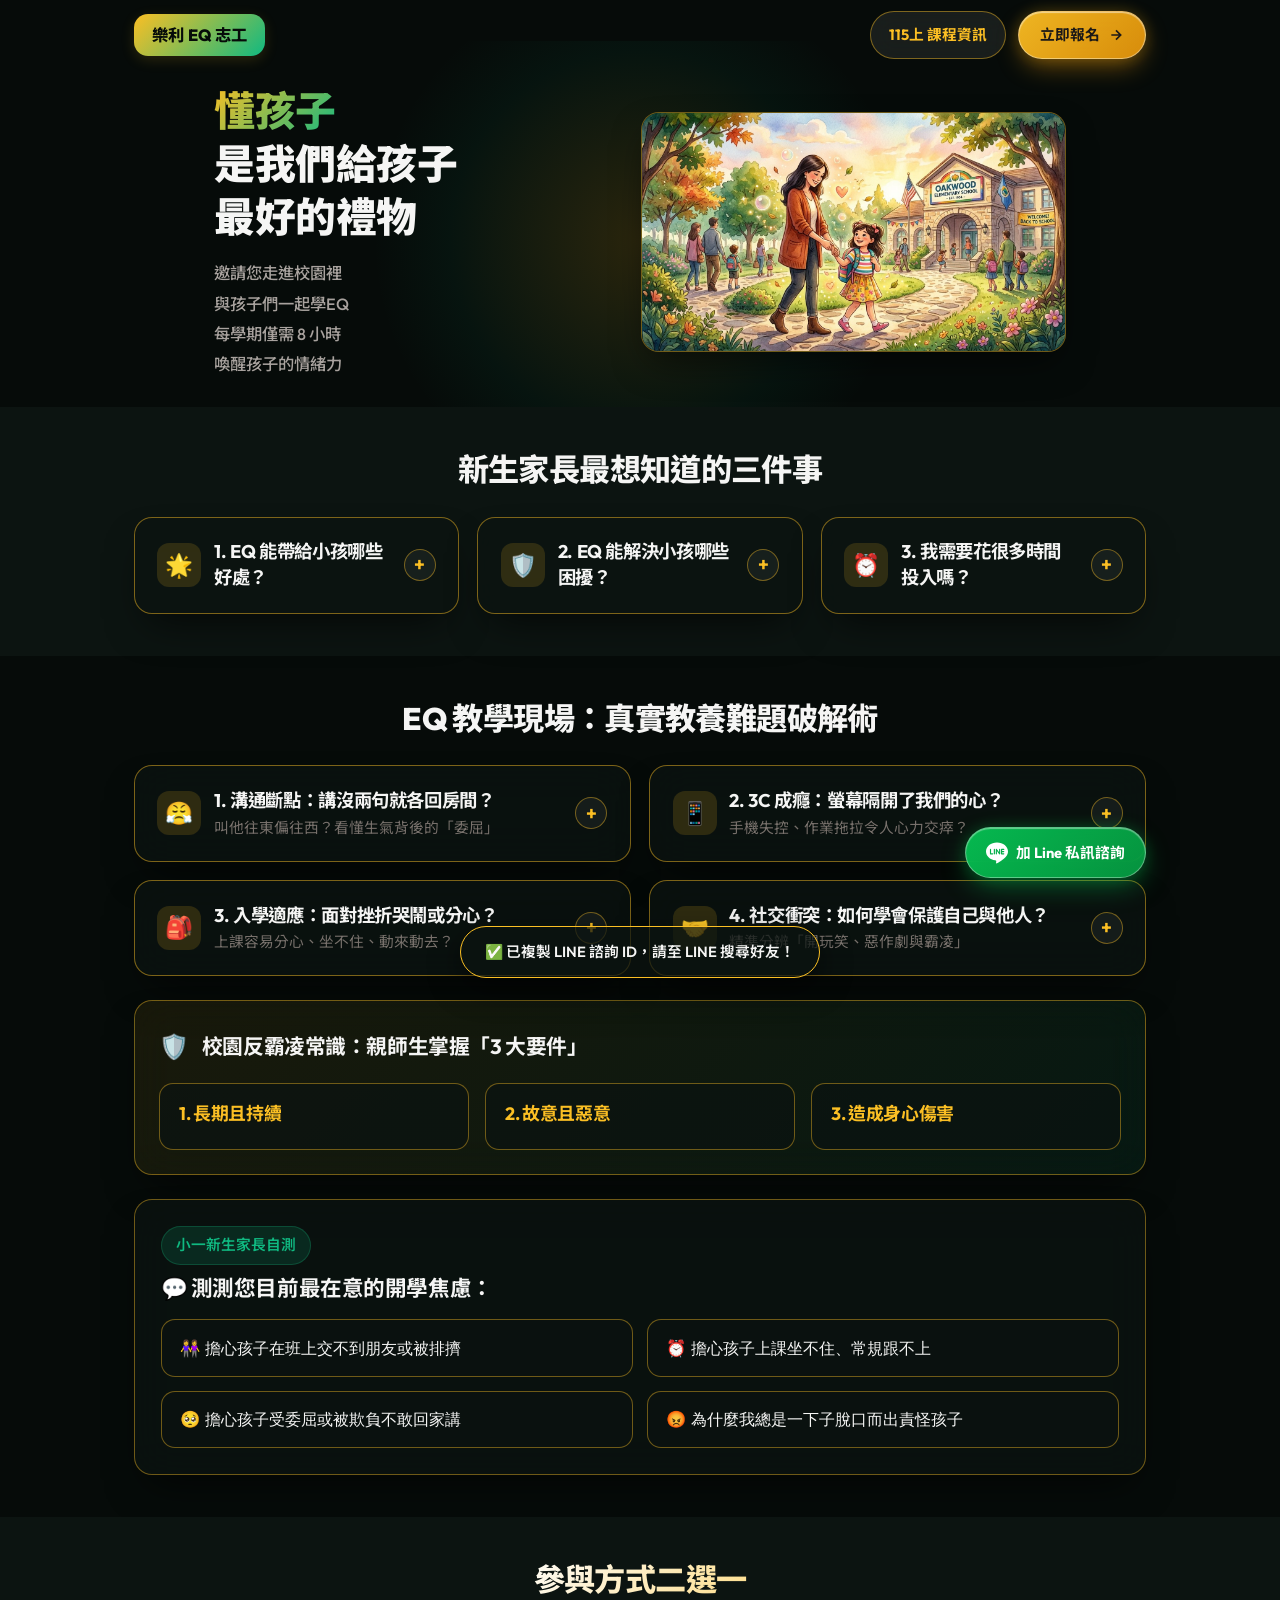
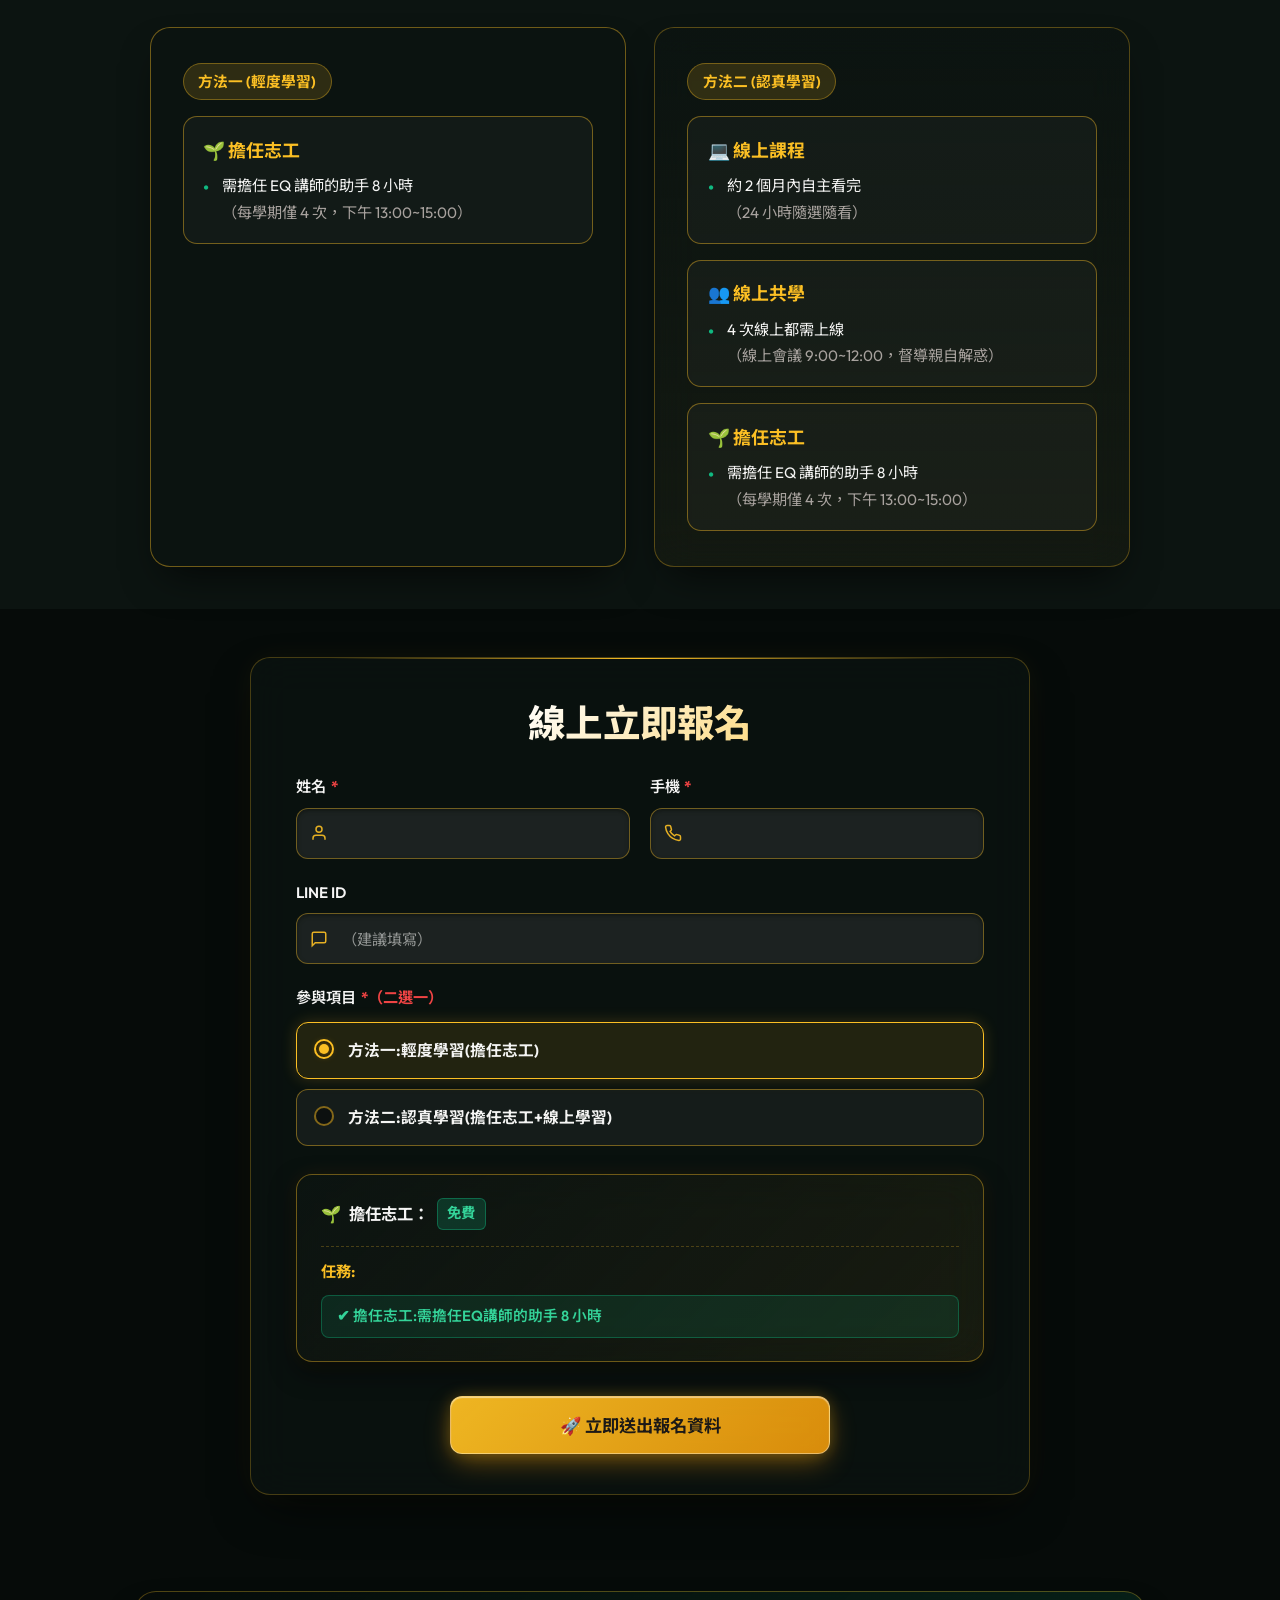
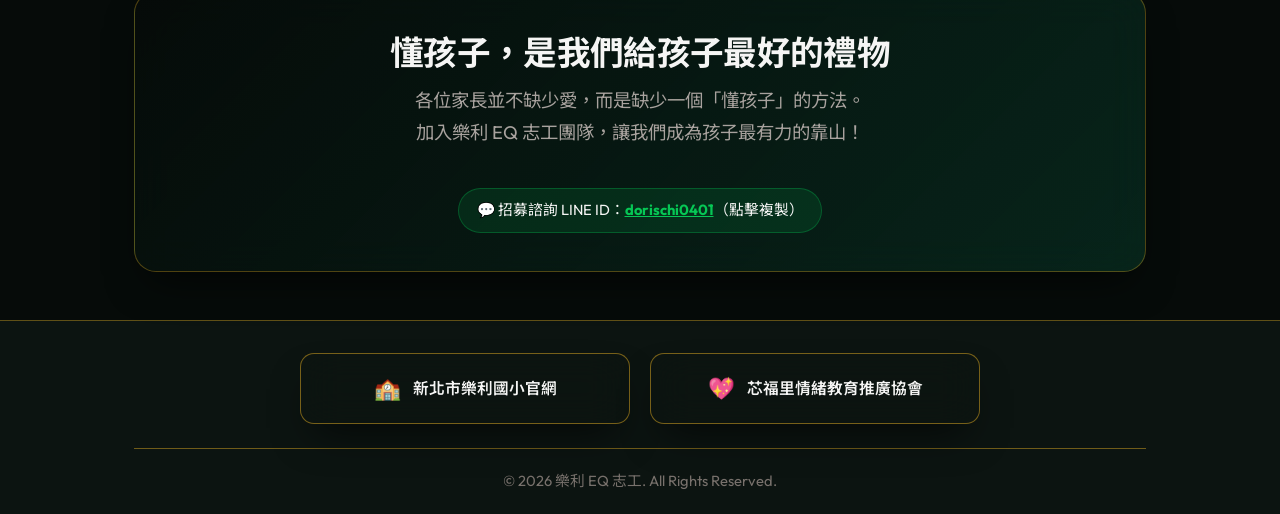
==== commit 558d3220: "checkpoint: [v3.03] - add 115上學期 EQ線上課程資訊（樂利國小版）" ====
--- a/index.html
+++ b/index.html
@@ -91,6 +91,9 @@
                 </div>
 
                 <div class="nav-actions">
+                    <a href="course-info.html" class="btn-primary" style="background: rgba(255, 255, 255, 0.08); border: 1.5px solid rgba(251, 191, 36, 0.45); color: var(--accent-primary); box-shadow: none; padding: 0.65rem 1.1rem;">
+                        <span>115上 課程資訊</span>
+                    </a>
                     <a href="#signup" class="btn-primary">
                         <span>立即報名</span>
                         <svg width="16" height="16" viewBox="0 0 24 24" fill="none" stroke="currentColor" stroke-width="2.5"><path d="M5 12h14M12 5l7 7-7 7"/></svg>
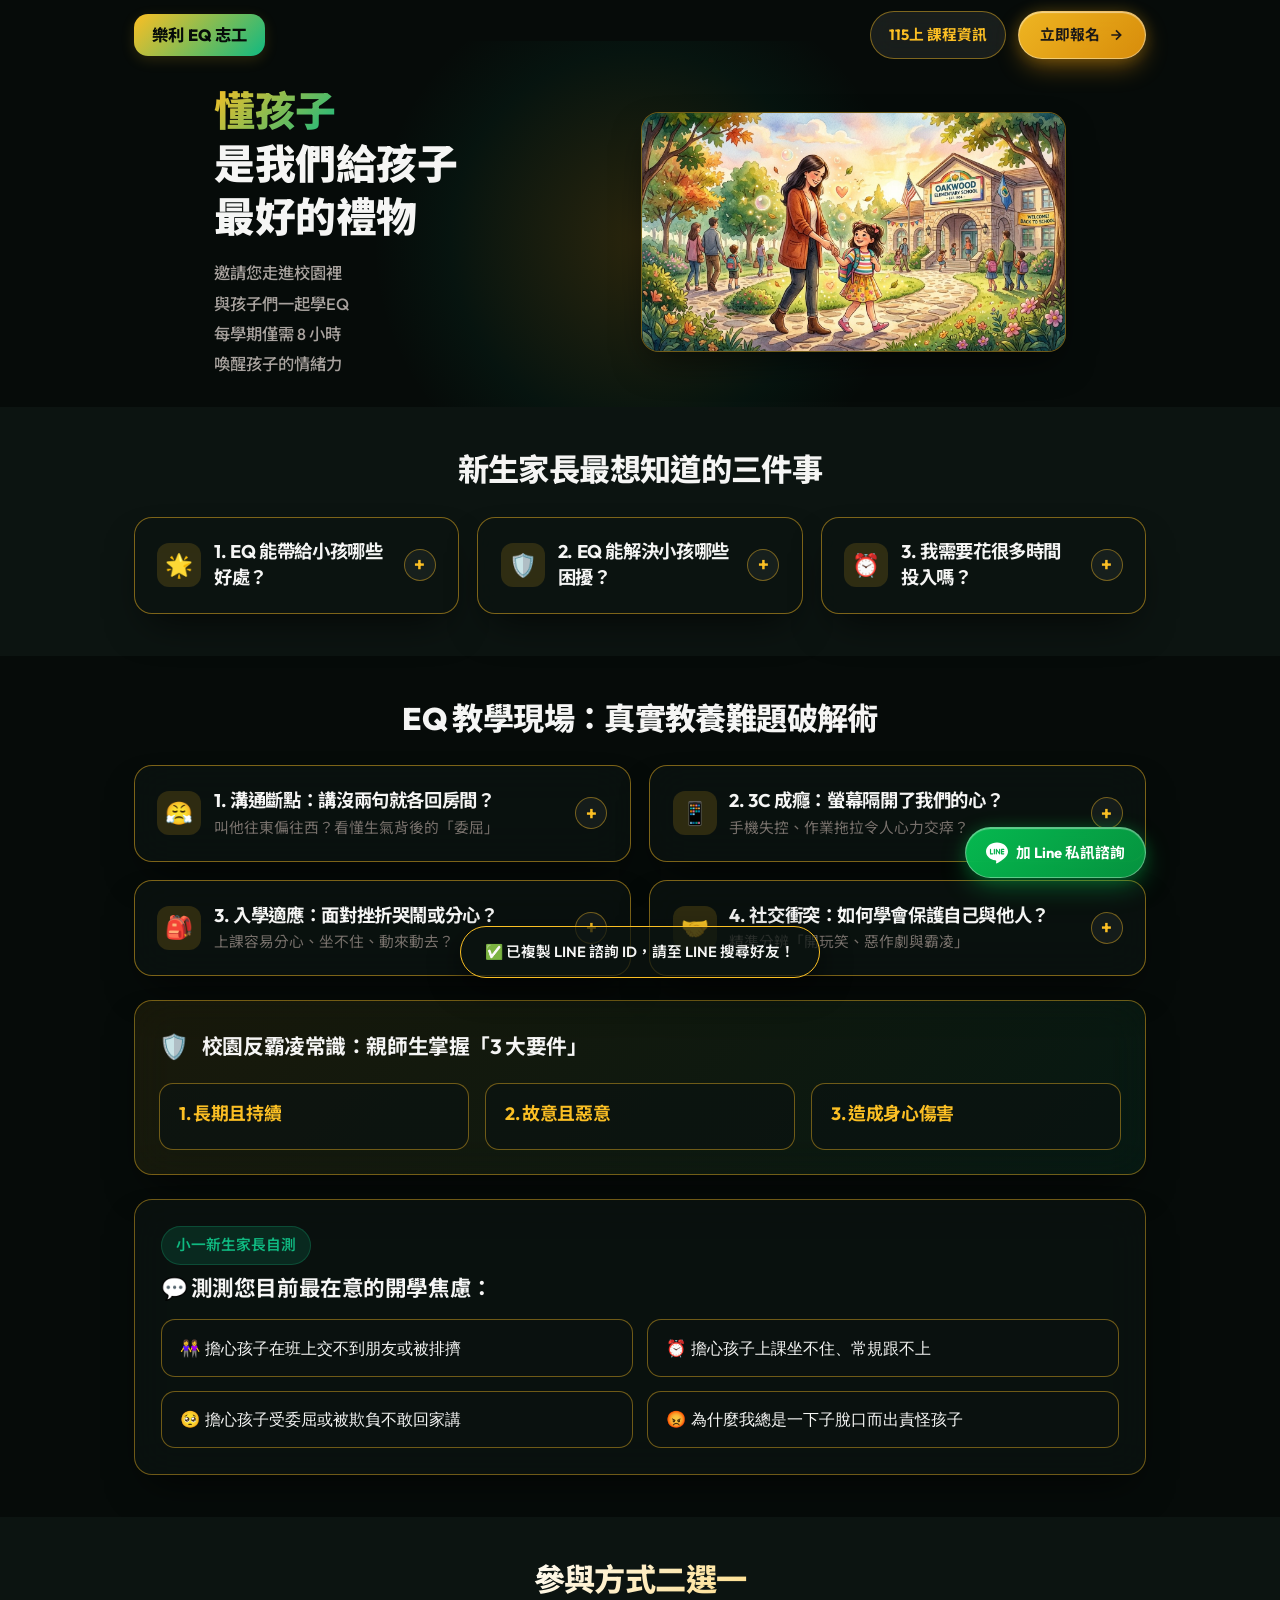
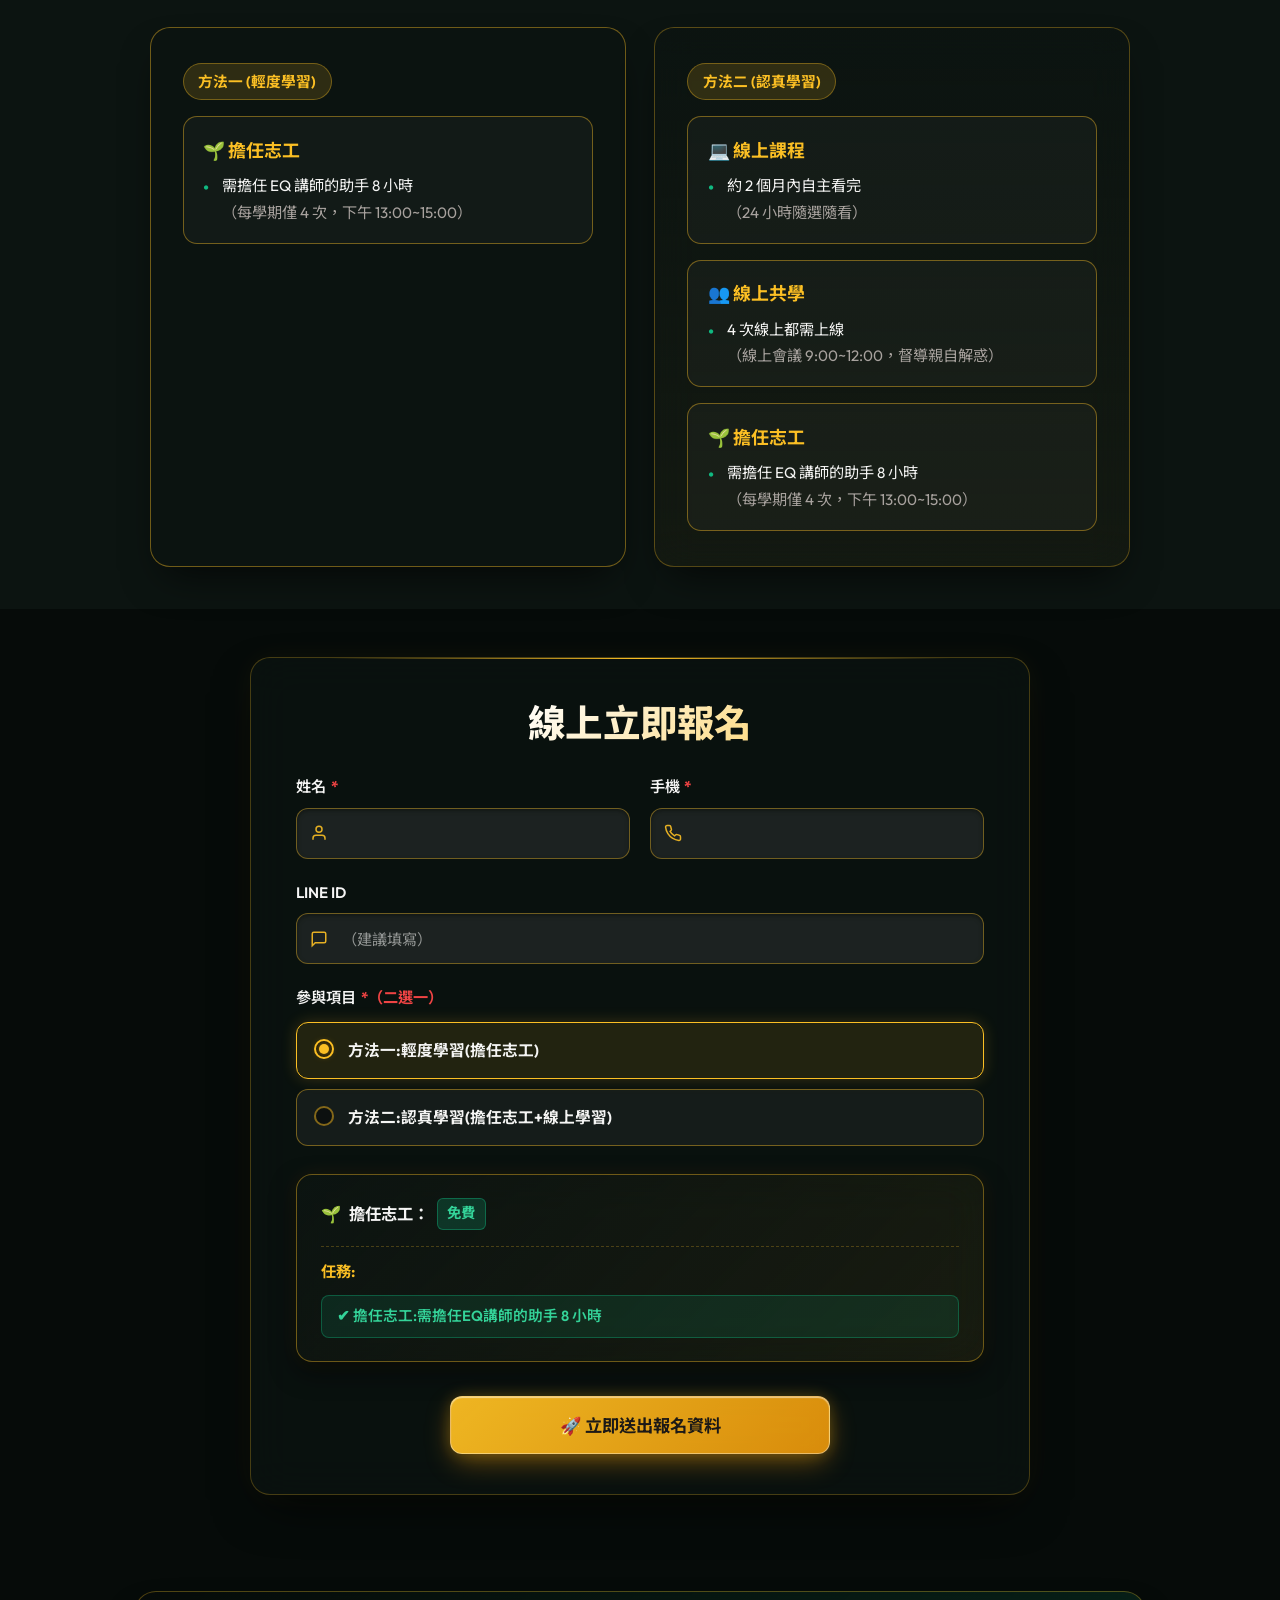
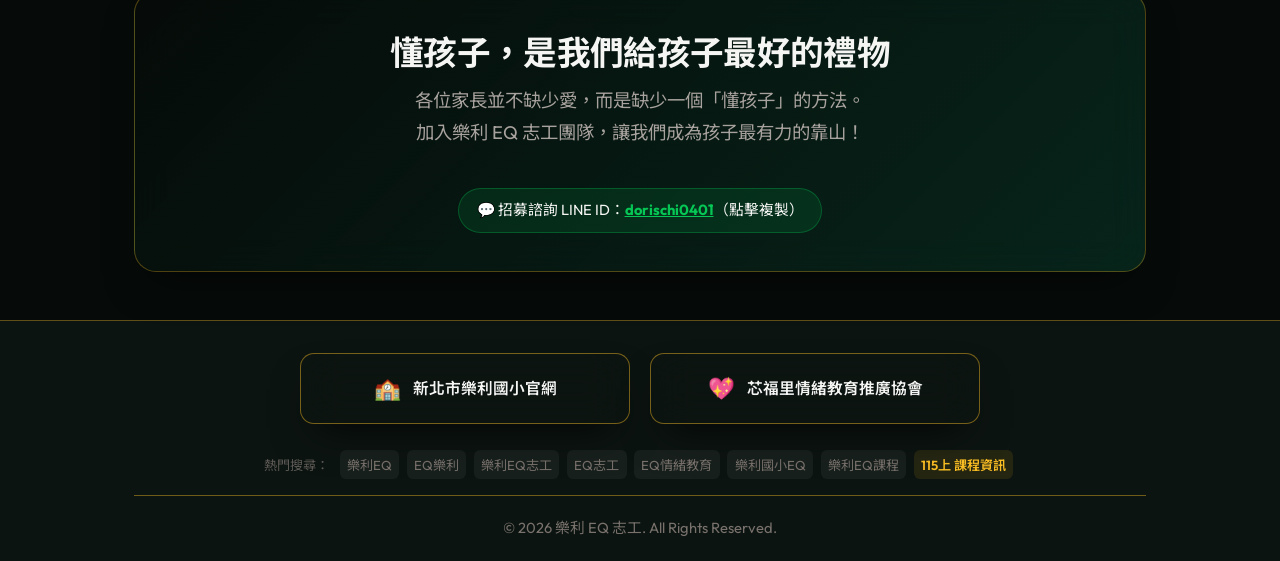
==== commit 5e6f57e9: "checkpoint: [v3.07] - deepen SEO keyword matrix, JSON-LD Schema, and semantic anchors for both pages" ====
--- a/index.html
+++ b/index.html
@@ -30,21 +30,21 @@
             } catch(e) {}
         })();
     </script>
-    <title>樂利 EQ 志工官方網站｜懂孩子，是我們給孩子最好的禮物</title>
-    <meta name="description" content="樂利 EQ 志工招募中：各位家長並不缺少愛，而是缺少一個「懂孩子」的方法。攜手芯福里情緒教育協會深耕 12 年，每學期僅需 8 小時，邀您為孩子走進一次校園！">
-    <meta name="keywords" content="樂利EQ志工, 樂利國小EQ志工, 樂利國小, 芯福里, 芯福里情緒教育協會, 小一新生, 開學適應, EQ教育, 親子共學, 反霸凌, 懂孩子">
+    <title>樂利EQ｜樂利國小 EQ 志工官方網站（EQ樂利・EQ志工・EQ情緒教育）</title>
+    <meta name="description" content="新北市土城區樂利國小 EQ 志工官方網站（樂利EQ / EQ樂利）。深耕校園 12 年，攜手芯福里推廣 EQ 情緒教育與志工培訓，每學期僅需 8 小時入班服務。歡迎搜尋「樂利EQ」掌握最新志工招募與 115 上學期課程資訊！">
+    <meta name="keywords" content="樂利EQ, EQ樂利, 樂利EQ志工, EQ志工, EQ情緒教育, 樂利國小EQ, 樂利國小EQ志工, 樂利EQ官網, 樂利EQ課程, 樂利EQ線上課程, 土城樂利EQ, 樂利國小, 芯福里, 芯福里情緒教育, 樂利EQ報名, 祁紫涵, 情緒教育志工">
 
     <!-- Open Graph / LINE / Facebook Sharing Meta Tags -->
     <meta property="og:type" content="website">
     <meta property="og:url" content="https://eqweb0987183520.github.io/webData/">
-    <meta property="og:title" content="樂利 EQ 志工官方網站｜懂孩子，是我們給孩子最好的禮物">
-    <meta property="og:description" content="各位家長並不缺少愛，而是缺少一個「懂孩子」的方法。樂利 12 年 EQ 教育傳承，每學期僅需 8 小時，邀您走進校園與孩子一同成長！">
+    <meta property="og:title" content="樂利EQ｜樂利國小 EQ 志工官方網站（EQ樂利・EQ志工）">
+    <meta property="og:description" content="新北市土城區樂利國小 EQ 志工官方網站（樂利EQ / EQ樂利）。深耕校園 12 年，每學期僅需 8 小時，邀您走進校園與孩子一同成長！">
     <meta property="og:image" content="images/hero_eq_parent_child.jpg">
 
     <!-- Twitter Meta Tags -->
     <meta name="twitter:card" content="summary_large_image">
-    <meta name="twitter:title" content="樂利 EQ 志工官方網站｜懂孩子，是我們給孩子最好的禮物">
-    <meta name="twitter:description" content="各位家長並不缺少愛，而是缺少一個「懂孩子」的方法。樂利 12 年 EQ 教育傳承，每學期僅需 8 小時，邀您走進校園與孩子一同成長！">
+    <meta name="twitter:title" content="樂利EQ｜樂利國小 EQ 志工官方網站">
+    <meta name="twitter:description" content="新北市土城區樂利國小 EQ 志工官方網站（樂利EQ / EQ樂利）。深耕校園 12 年，每學期僅需 8 小時，邀您走進校園與孩子一同成長！">
     <meta name="twitter:image" content="images/hero_eq_parent_child.jpg">
 
     <!-- Google Structured Data (JSON-LD) -->
@@ -52,12 +52,13 @@
     {
       "@context": "https://schema.org",
       "@type": "EducationalOrganization",
-      "name": "樂利 EQ 志工",
+      "name": "樂利EQ志工",
+      "alternateName": ["樂利EQ", "EQ樂利", "樂利國小EQ志工", "樂利國小EQ", "EQ志工", "EQ情緒教育", "新北市土城區樂利國小EQ志工組"],
       "parentOrganization": {
         "@type": "ElementarySchool",
         "name": "新北市土城區樂利國民小學"
       },
-      "description": "樂利 EQ 志工致力於推廣情緒教育與親子共學，透過專業培訓與班級輔導，協助孩子建立健全心理素質與人際互動技巧。",
+      "description": "樂利國小 EQ 志工組致力於推廣 EQ 情緒教育與親子共學，透過專業培訓與班級輔導，協助孩子建立健全心理素質。",
       "url": "https://eqweb0987183520.github.io/webData/"
     }
     </script>
@@ -604,6 +605,19 @@
                 </a>
             </div>
 
+            <!-- SEO 品牌與關鍵字索引 -->
+            <div style="text-align:center; margin: 1.5rem 0 0.8rem; color: var(--text-muted); font-size: 0.82rem; line-height: 2;">
+                <span style="opacity: 0.75; margin-right: 0.3rem;">熱門搜尋：</span>
+                <span style="display:inline-block; padding:0.1rem 0.45rem; background:rgba(255,255,255,0.05); border-radius:6px; margin:0.15rem;">樂利EQ</span>
+                <span style="display:inline-block; padding:0.1rem 0.45rem; background:rgba(255,255,255,0.05); border-radius:6px; margin:0.15rem;">EQ樂利</span>
+                <span style="display:inline-block; padding:0.1rem 0.45rem; background:rgba(255,255,255,0.05); border-radius:6px; margin:0.15rem;">樂利EQ志工</span>
+                <span style="display:inline-block; padding:0.1rem 0.45rem; background:rgba(255,255,255,0.05); border-radius:6px; margin:0.15rem;">EQ志工</span>
+                <span style="display:inline-block; padding:0.1rem 0.45rem; background:rgba(255,255,255,0.05); border-radius:6px; margin:0.15rem;">EQ情緒教育</span>
+                <span style="display:inline-block; padding:0.1rem 0.45rem; background:rgba(255,255,255,0.05); border-radius:6px; margin:0.15rem;">樂利國小EQ</span>
+                <span style="display:inline-block; padding:0.1rem 0.45rem; background:rgba(255,255,255,0.05); border-radius:6px; margin:0.15rem;">樂利EQ課程</span>
+                <a href="course-info.html" style="color:var(--accent-primary); text-decoration:none; display:inline-block; padding:0.1rem 0.45rem; background:rgba(251,191,36,0.1); border-radius:6px; margin:0.15rem; font-weight:600;">115上 課程資訊</a>
+            </div>
+
             <div class="footer-bottom">
                 <p>&copy; 2026 樂利 EQ 志工. All Rights Reserved.</p>
             </div>
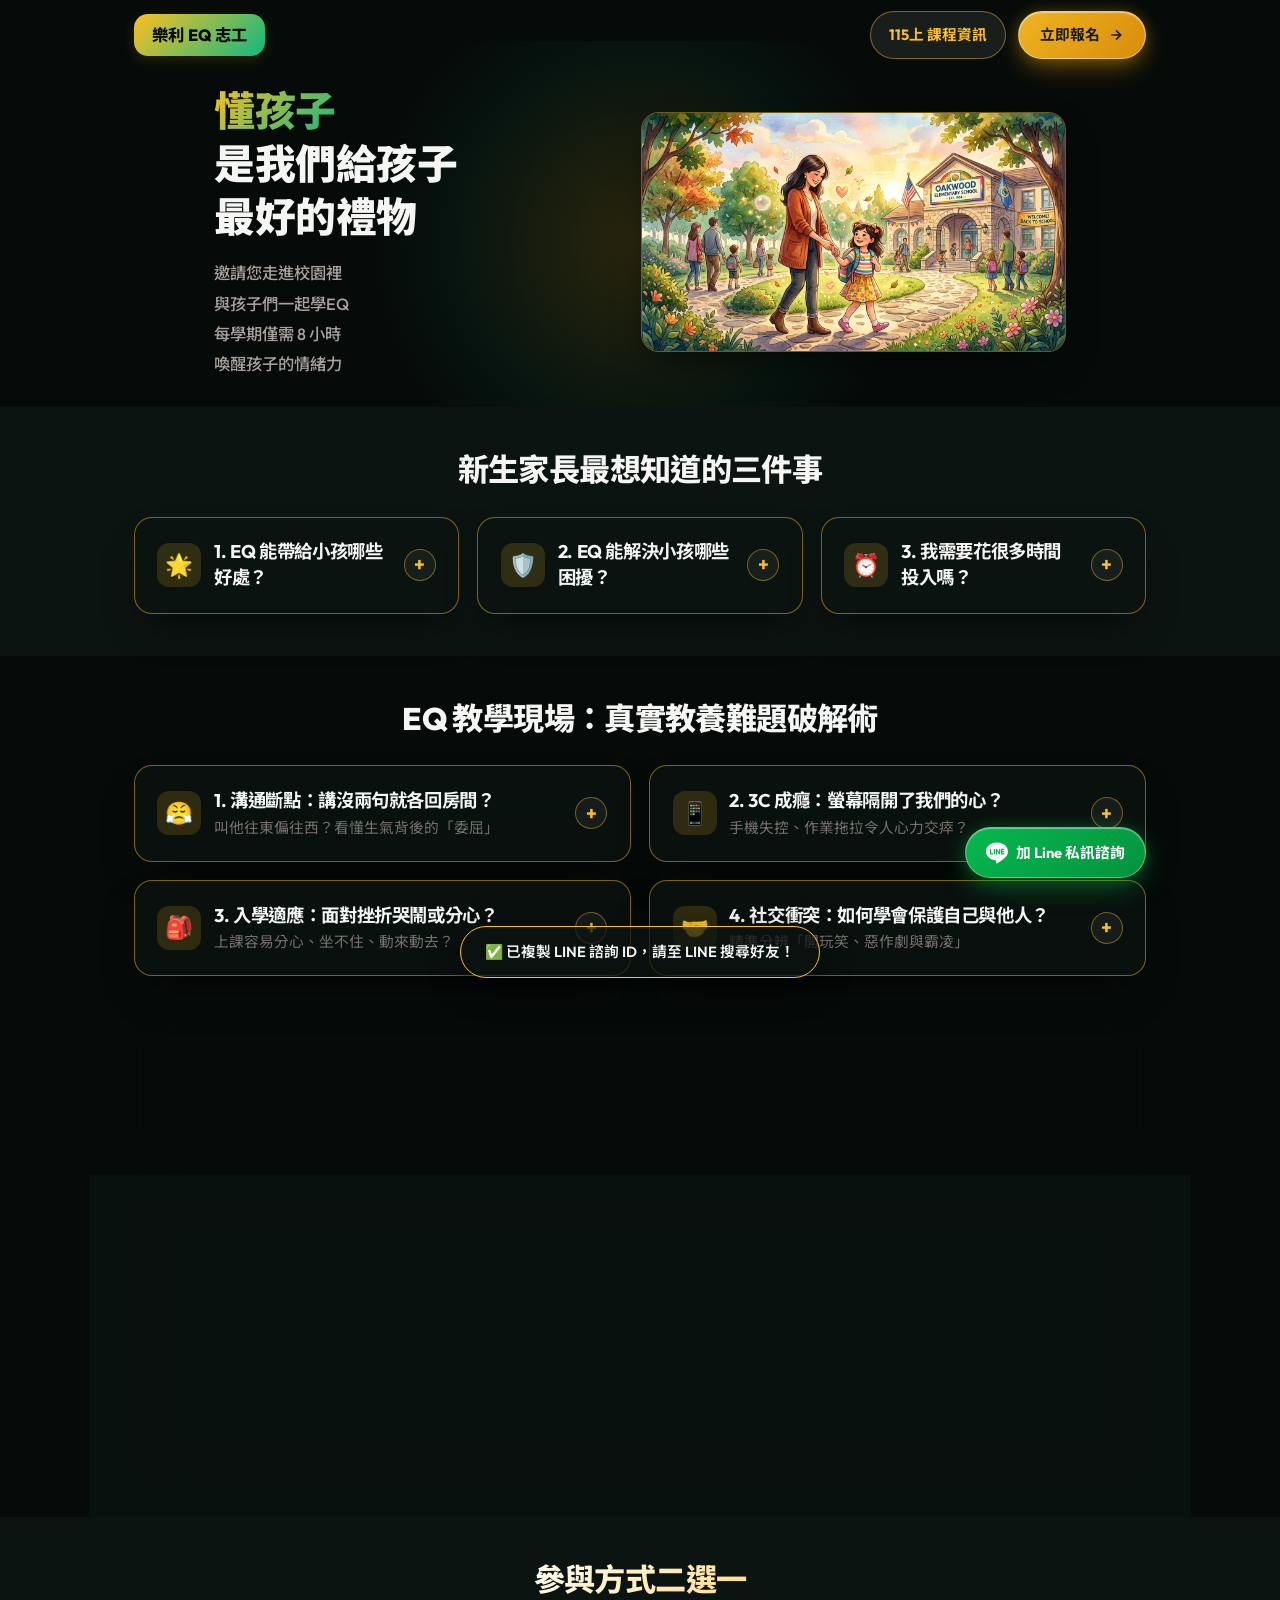
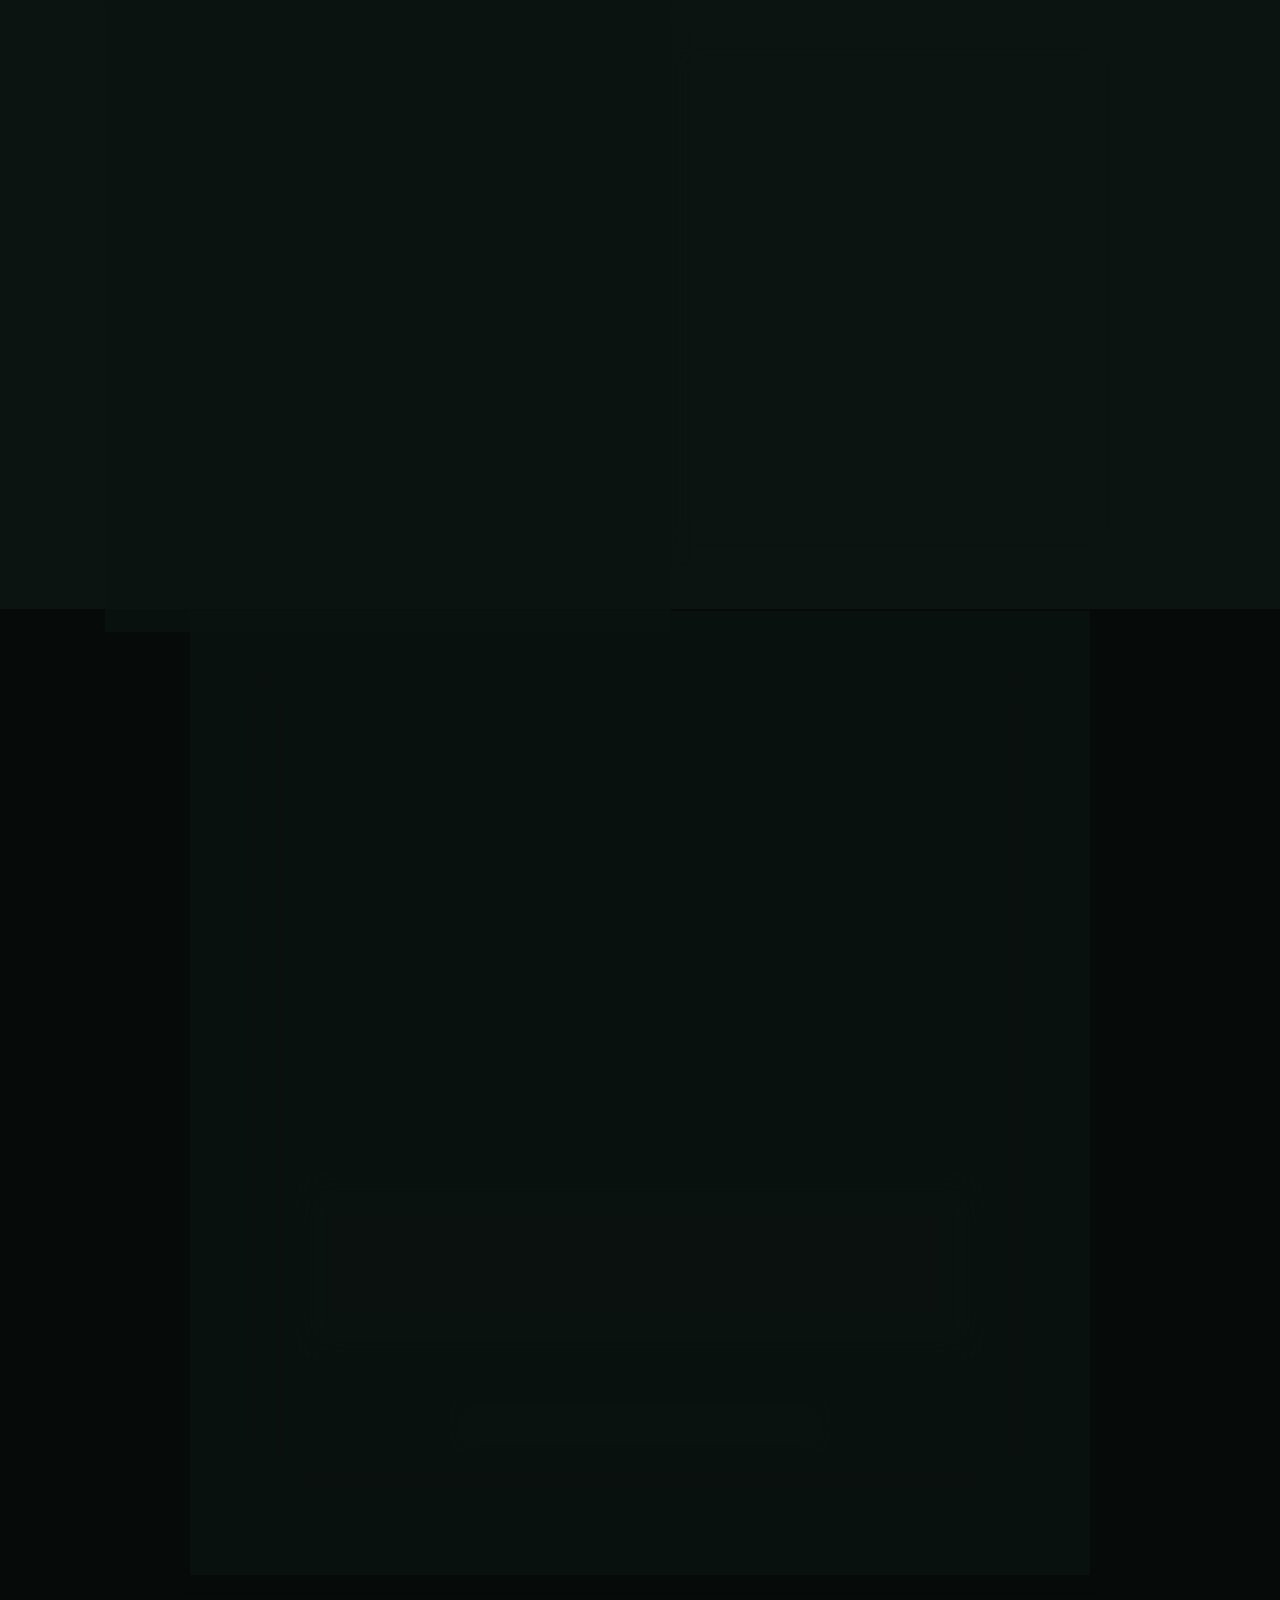
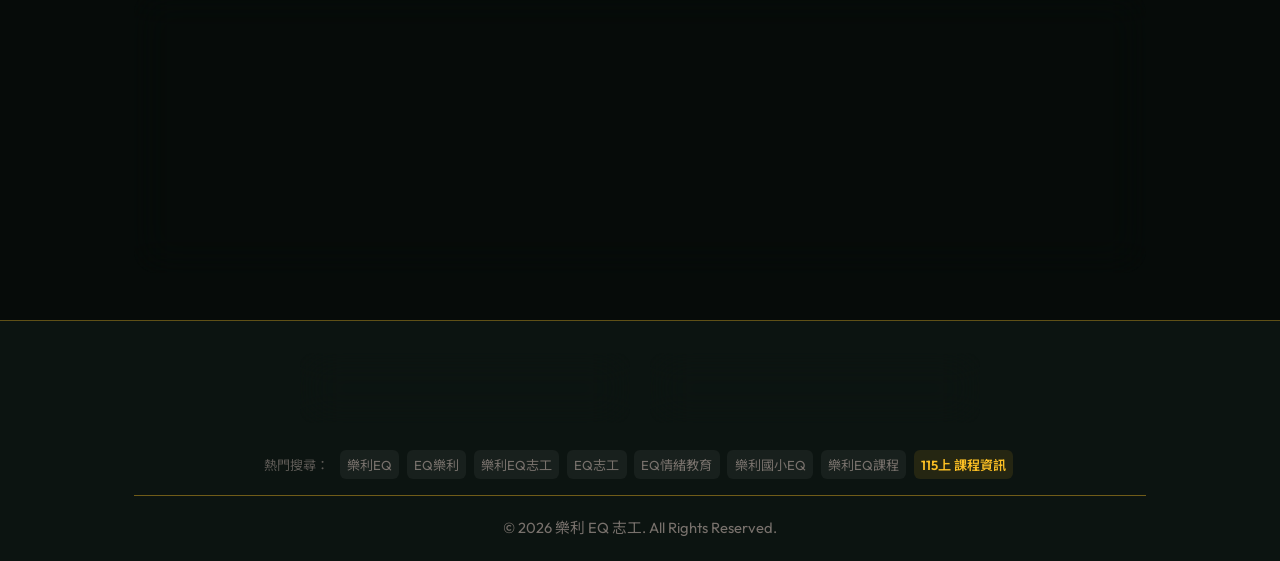
==== commit 9c72246e: "checkpoint: [v3.17] - update Method 2 volunteer hours to 12 hours (6 sessions per school year, 13:00" ====
--- a/index.html
+++ b/index.html
@@ -409,8 +409,8 @@
                             <div class="sub-path-title">🌱 擔任志工</div>
                             <ul class="sub-path-list">
                                 <li>
-                                    需擔任 EQ 講師的助手 8 小時<br>
-                                    <span class="sub-line">（每學期僅 4 次，下午 13:00~15:00）</span>
+                                    需擔任 EQ 講師的助手 12 小時<br>
+                                    <span class="sub-line">（每學年僅 6 次，下午 13:00~15:00）</span>
                                 </li>
                             </ul>
                         </div>
@@ -532,7 +532,7 @@
                             <div class="compact-req-badges">
                                 <span class="req-badge">✔ 線上課程:約2 個月內自主看完</span>
                                 <span class="req-badge">✔ 線上共學: 4 次線上都需上線</span>
-                                <span class="req-badge">✔ 擔任志工:需擔任EQ講師的助手 8 小時</span>
+                                <span class="req-badge">✔ 擔任志工:需擔任EQ講師的助手 12 小時</span>
                             </div>
                             <div class="compact-req-note">(以上三任務皆需完成，才達退費標準)</div>
                         </div>
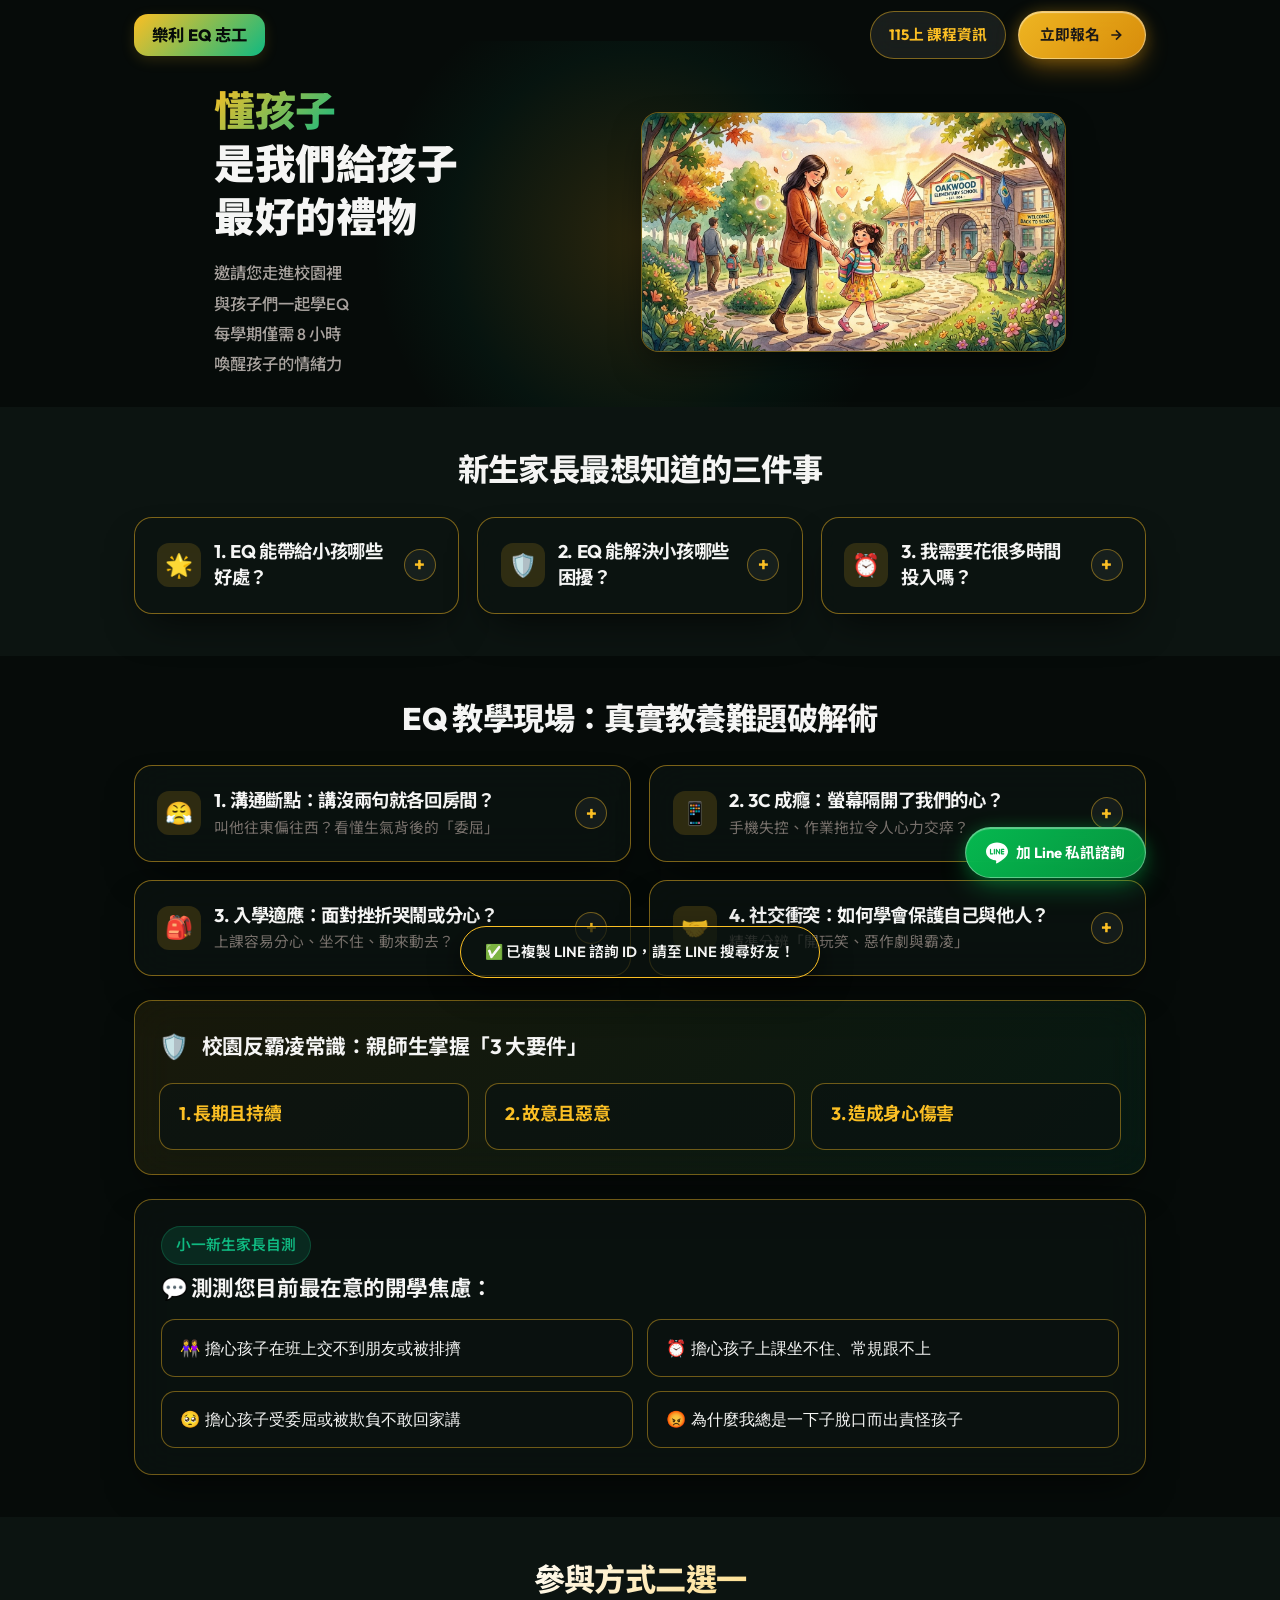
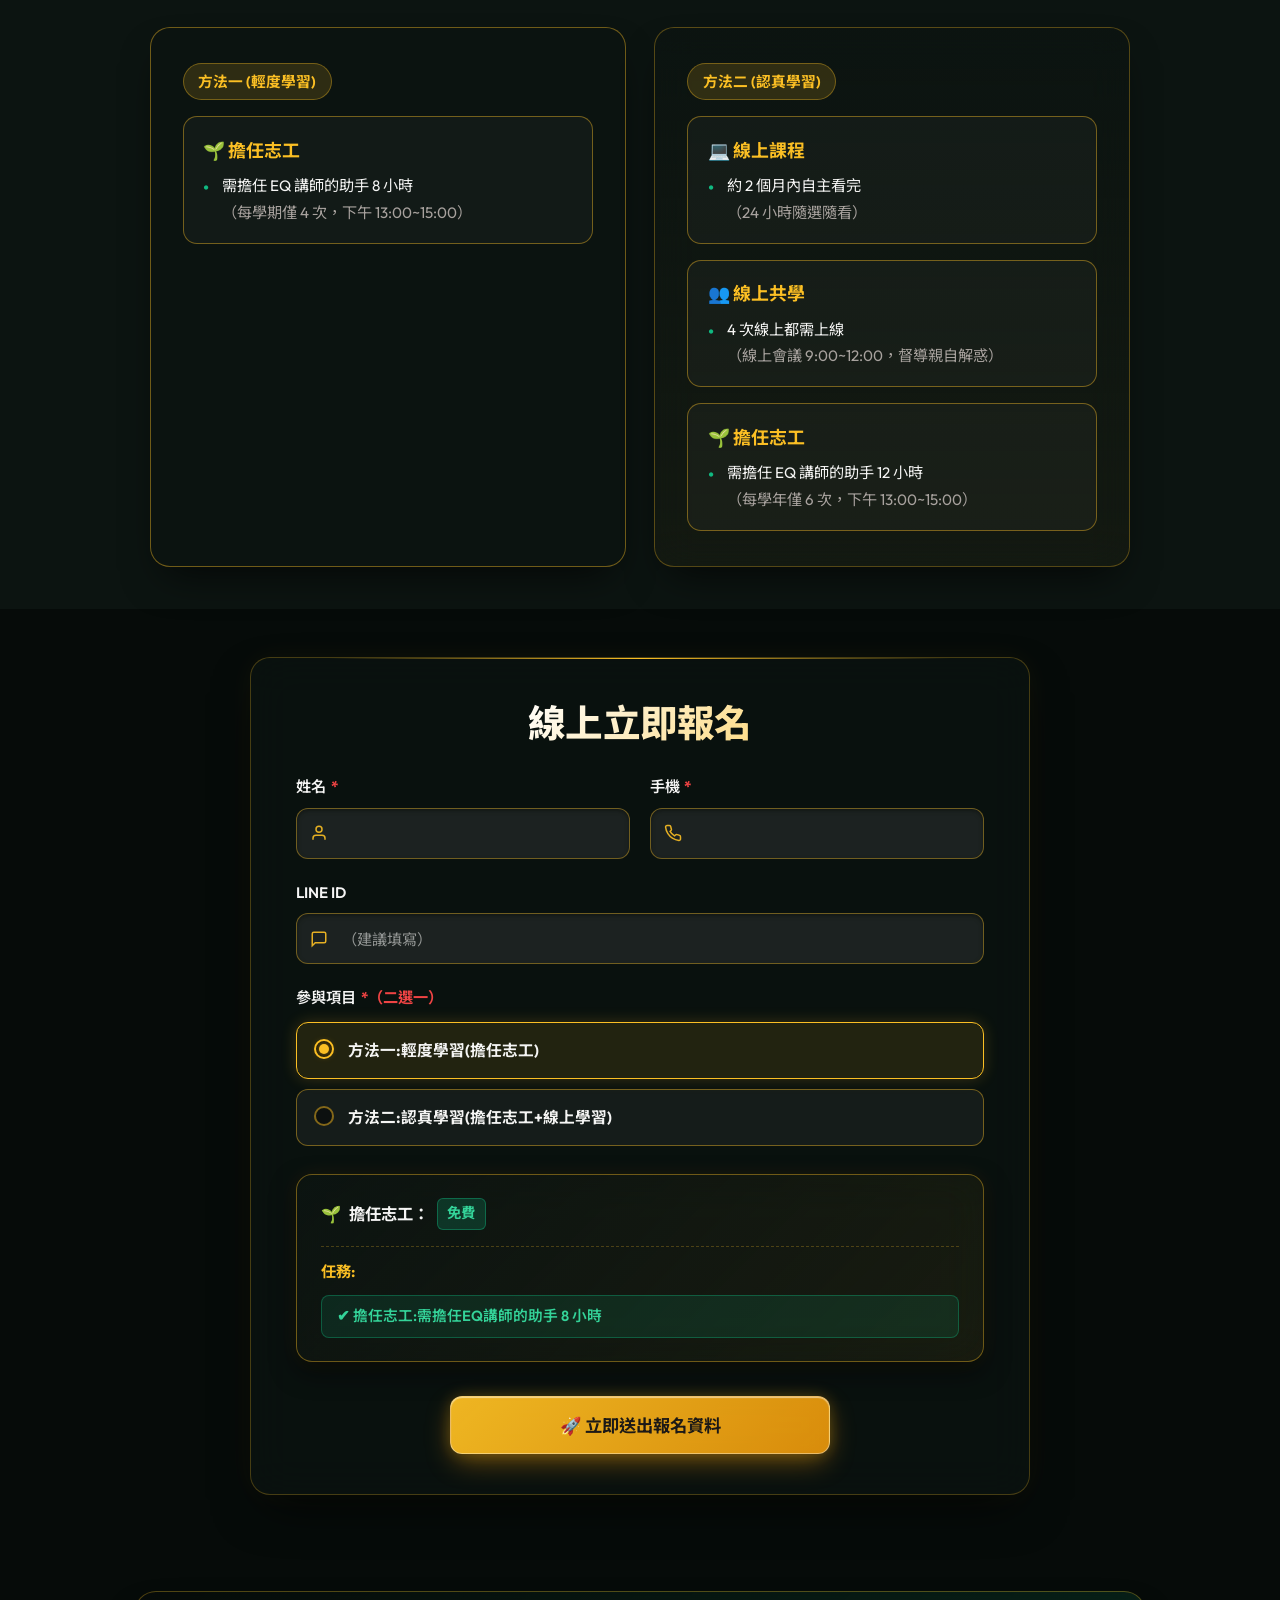
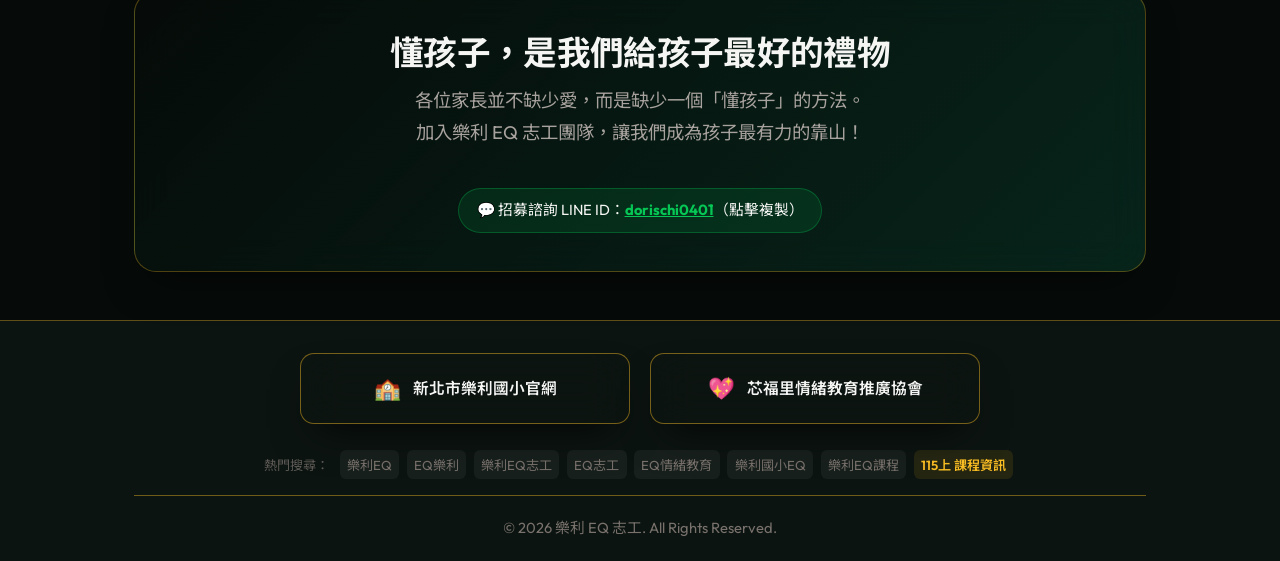
==== commit c6b6266f: "feat(seo): add Google Search Console verification meta, sitemap.xml and robots.txt" ====
--- a/index.html
+++ b/index.html
@@ -31,6 +31,7 @@
         })();
     </script>
     <title>樂利EQ｜樂利國小 EQ 志工官方網站（EQ樂利・EQ志工・EQ情緒教育）</title>
+    <meta name="google-site-verification" content="ZgjR4qugewYUv8m_xAsq1rPDhwHByDgBkeGPy7pIhLg">
     <meta name="description" content="新北市土城區樂利國小 EQ 志工官方網站（樂利EQ / EQ樂利）。深耕校園 12 年，攜手芯福里推廣 EQ 情緒教育與志工培訓，每學期僅需 8 小時入班服務。歡迎搜尋「樂利EQ」掌握最新志工招募與 115 上學期課程資訊！">
     <meta name="keywords" content="樂利EQ, EQ樂利, 樂利EQ志工, EQ志工, EQ情緒教育, 樂利國小EQ, 樂利國小EQ志工, 樂利EQ官網, 樂利EQ課程, 樂利EQ線上課程, 土城樂利EQ, 樂利國小, 芯福里, 芯福里情緒教育, 樂利EQ報名, 祁紫涵, 情緒教育志工">
 
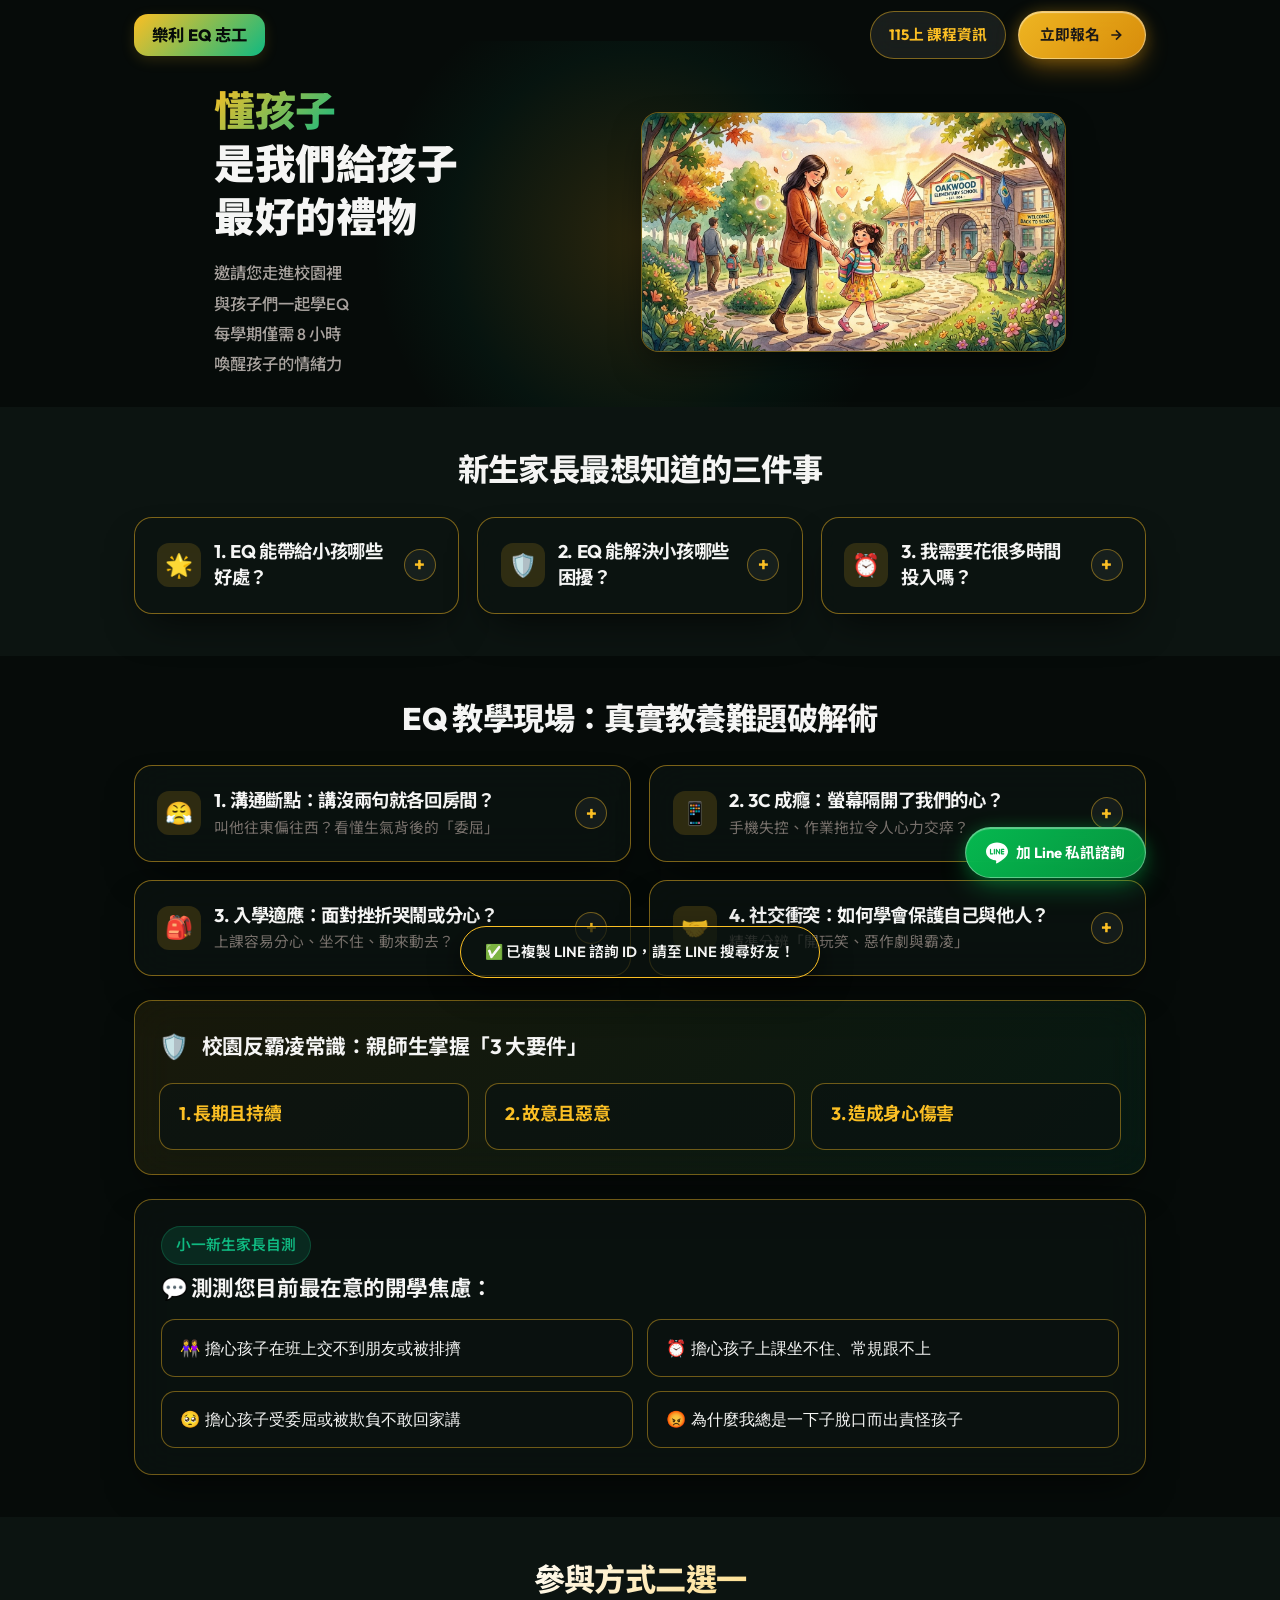
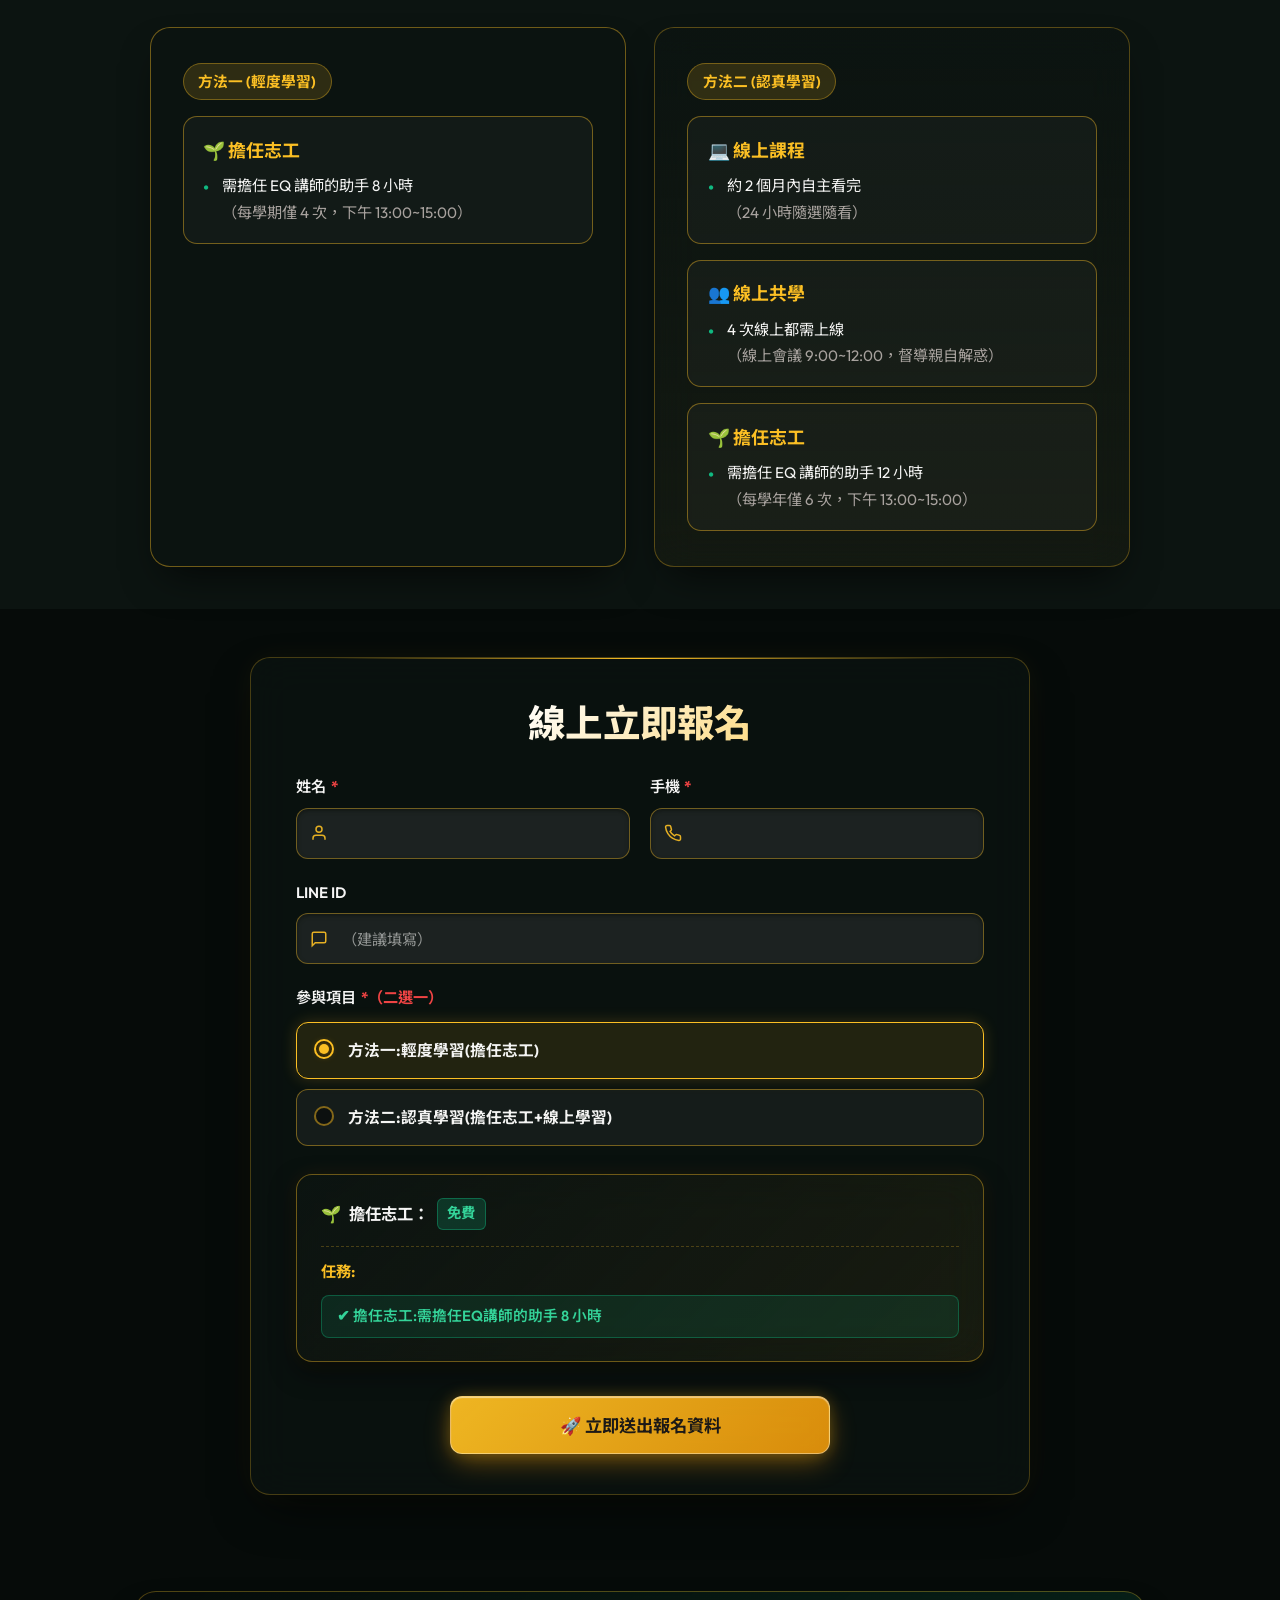
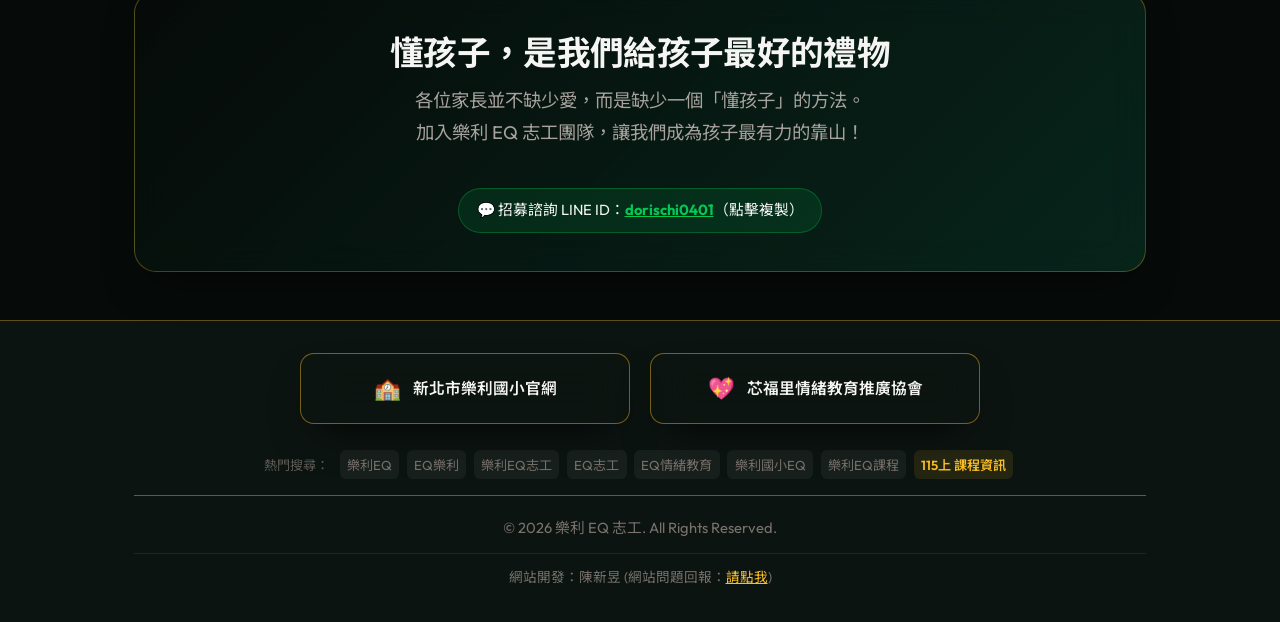
==== commit 76bc4fa2: "feat(seo): 擴充代碼隱藏層結構化資料與關鍵字，全站同步頁尾技術維護資訊列" ====
--- a/index.html
+++ b/index.html
@@ -33,7 +33,7 @@
     <title>樂利EQ｜樂利國小 EQ 志工官方網站（EQ樂利・EQ志工・EQ情緒教育）</title>
     <meta name="google-site-verification" content="ZgjR4qugewYUv8m_xAsq1rPDhwHByDgBkeGPy7pIhLg">
     <meta name="description" content="新北市土城區樂利國小 EQ 志工官方網站（樂利EQ / EQ樂利）。深耕校園 12 年，攜手芯福里推廣 EQ 情緒教育與志工培訓，每學期僅需 8 小時入班服務。歡迎搜尋「樂利EQ」掌握最新志工招募與 115 上學期課程資訊！">
-    <meta name="keywords" content="樂利EQ, EQ樂利, 樂利EQ志工, EQ志工, EQ情緒教育, 樂利國小EQ, 樂利國小EQ志工, 樂利EQ官網, 樂利EQ課程, 樂利EQ線上課程, 土城樂利EQ, 樂利國小, 芯福里, 芯福里情緒教育, 樂利EQ報名, 祁紫涵, 情緒教育志工">
+    <meta name="keywords" content="樂利EQ, EQ樂利, 樂利EQ志工, EQ志工, EQ情緒教育, 樂利國小EQ, 樂利國小EQ志工, 樂利EQ官網, 樂利EQ課程, 樂利EQ線上課程, 土城樂利EQ, 樂利國小, 芯福里, 芯福里情緒教育, 樂利EQ報名, 祁紫涵, 情緒教育志工, 科技里長, 科技里長陳新昱, 明德里資訊志工">
 
     <!-- Open Graph / LINE / Facebook Sharing Meta Tags -->
     <meta property="og:type" content="website">
@@ -58,6 +58,13 @@
       "parentOrganization": {
         "@type": "ElementarySchool",
         "name": "新北市土城區樂利國民小學"
+      },
+      "contributor": {
+        "@type": "Person",
+        "name": "陳新昱",
+        "jobTitle": "資訊志工",
+        "alternateName": ["科技里長", "科技里長陳新昱", "明德里資訊志工"],
+        "email": "a0987183520@gmail.com"
       },
       "description": "樂利國小 EQ 志工組致力於推廣 EQ 情緒教育與親子共學，透過專業培訓與班級輔導，協助孩子建立健全心理素質。",
       "url": "https://eqweb0987183520.github.io/webData/"
@@ -621,6 +628,9 @@
 
             <div class="footer-bottom">
                 <p>&copy; 2026 樂利 EQ 志工. All Rights Reserved.</p>
+                <div class="site-dev-footer" style="text-align:center; font-size:0.85rem; color:var(--text-muted, #94a3b8); padding: 0.75rem 0; margin-top: 0.8rem; border-top: 1px solid rgba(255,255,255,0.08);">
+                    網站開發：陳新昱 (網站問題回報：<a href="mailto:a0987183520@gmail.com?subject=%E3%80%90%E6%A8%82%E5%88%A9EQ%E7%B6%B2%E7%AB%99%E5%95%8F%E9%A1%8C%E5%9B%9E%E5%A0%B1%E3%80%91" style="color:var(--accent-primary, #fbbf24); text-decoration:underline;">請點我</a>)
+                </div>
             </div>
         </div>
     </footer>
